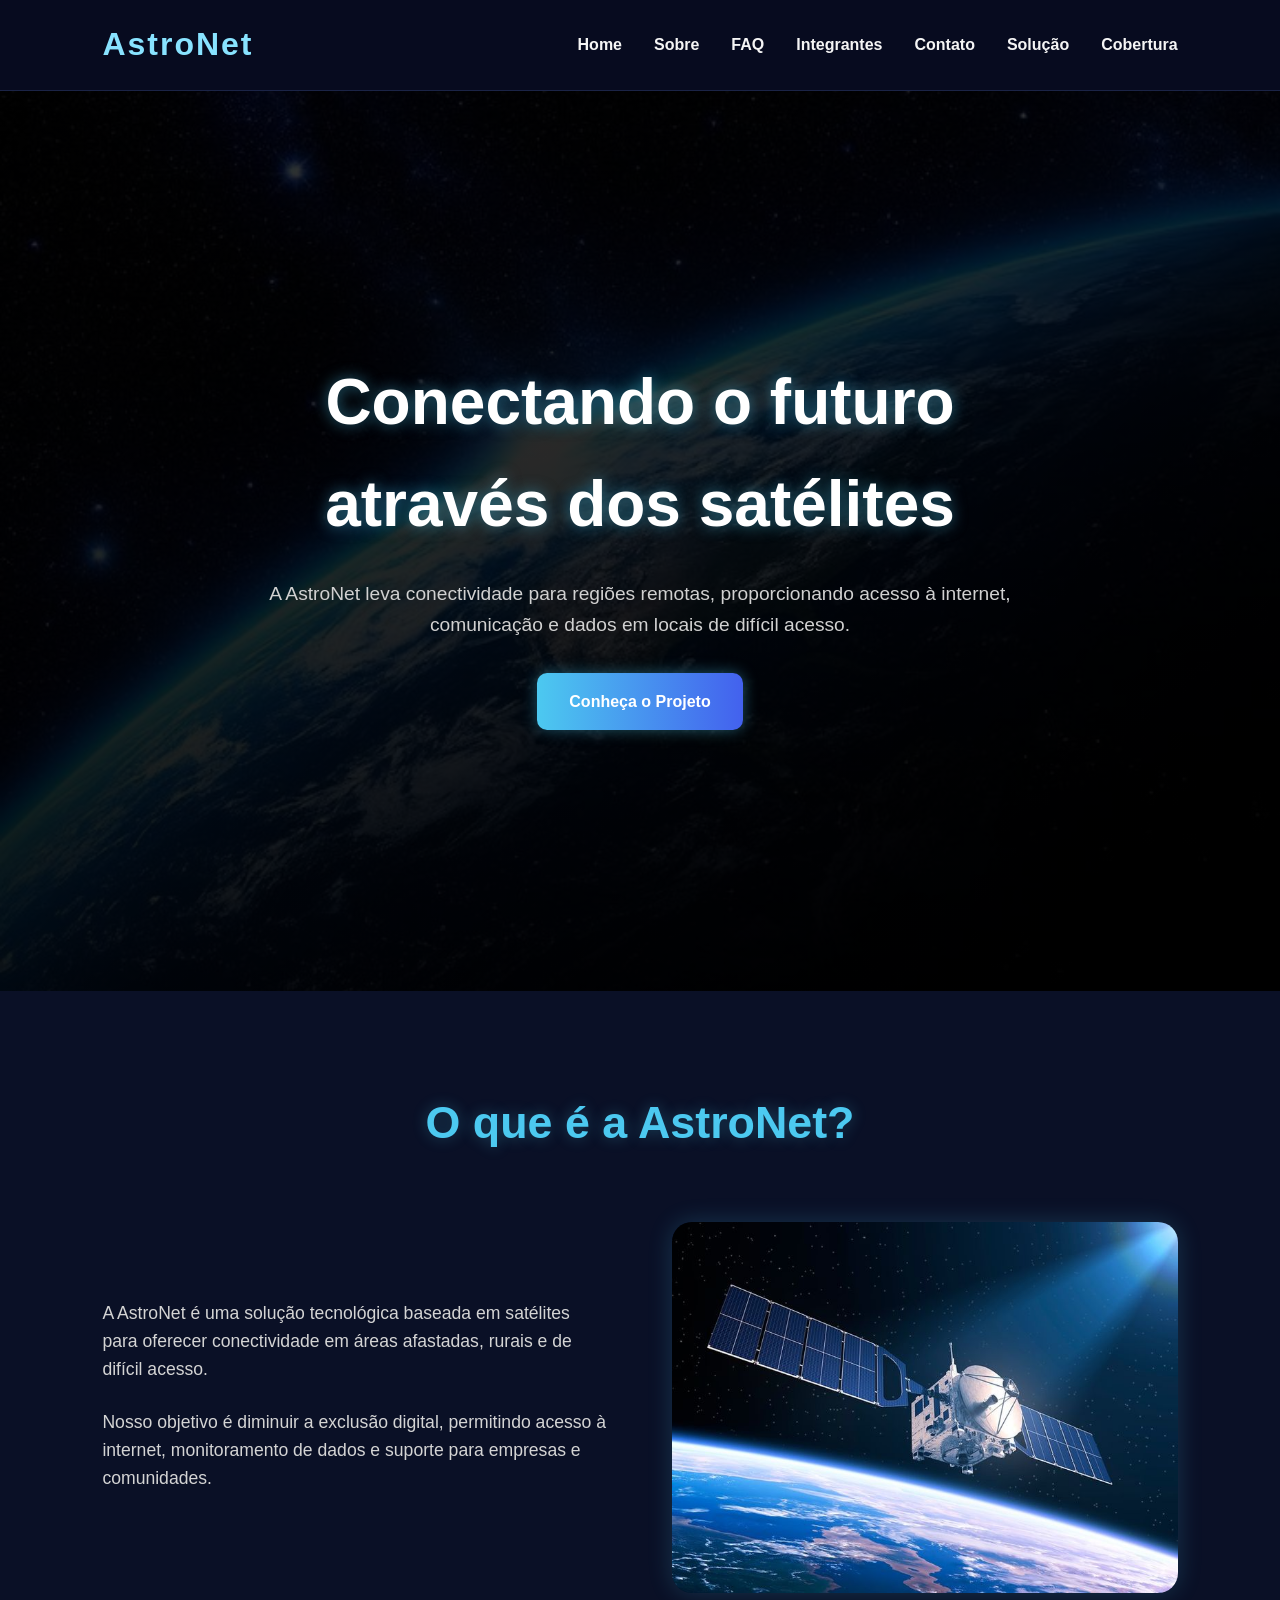
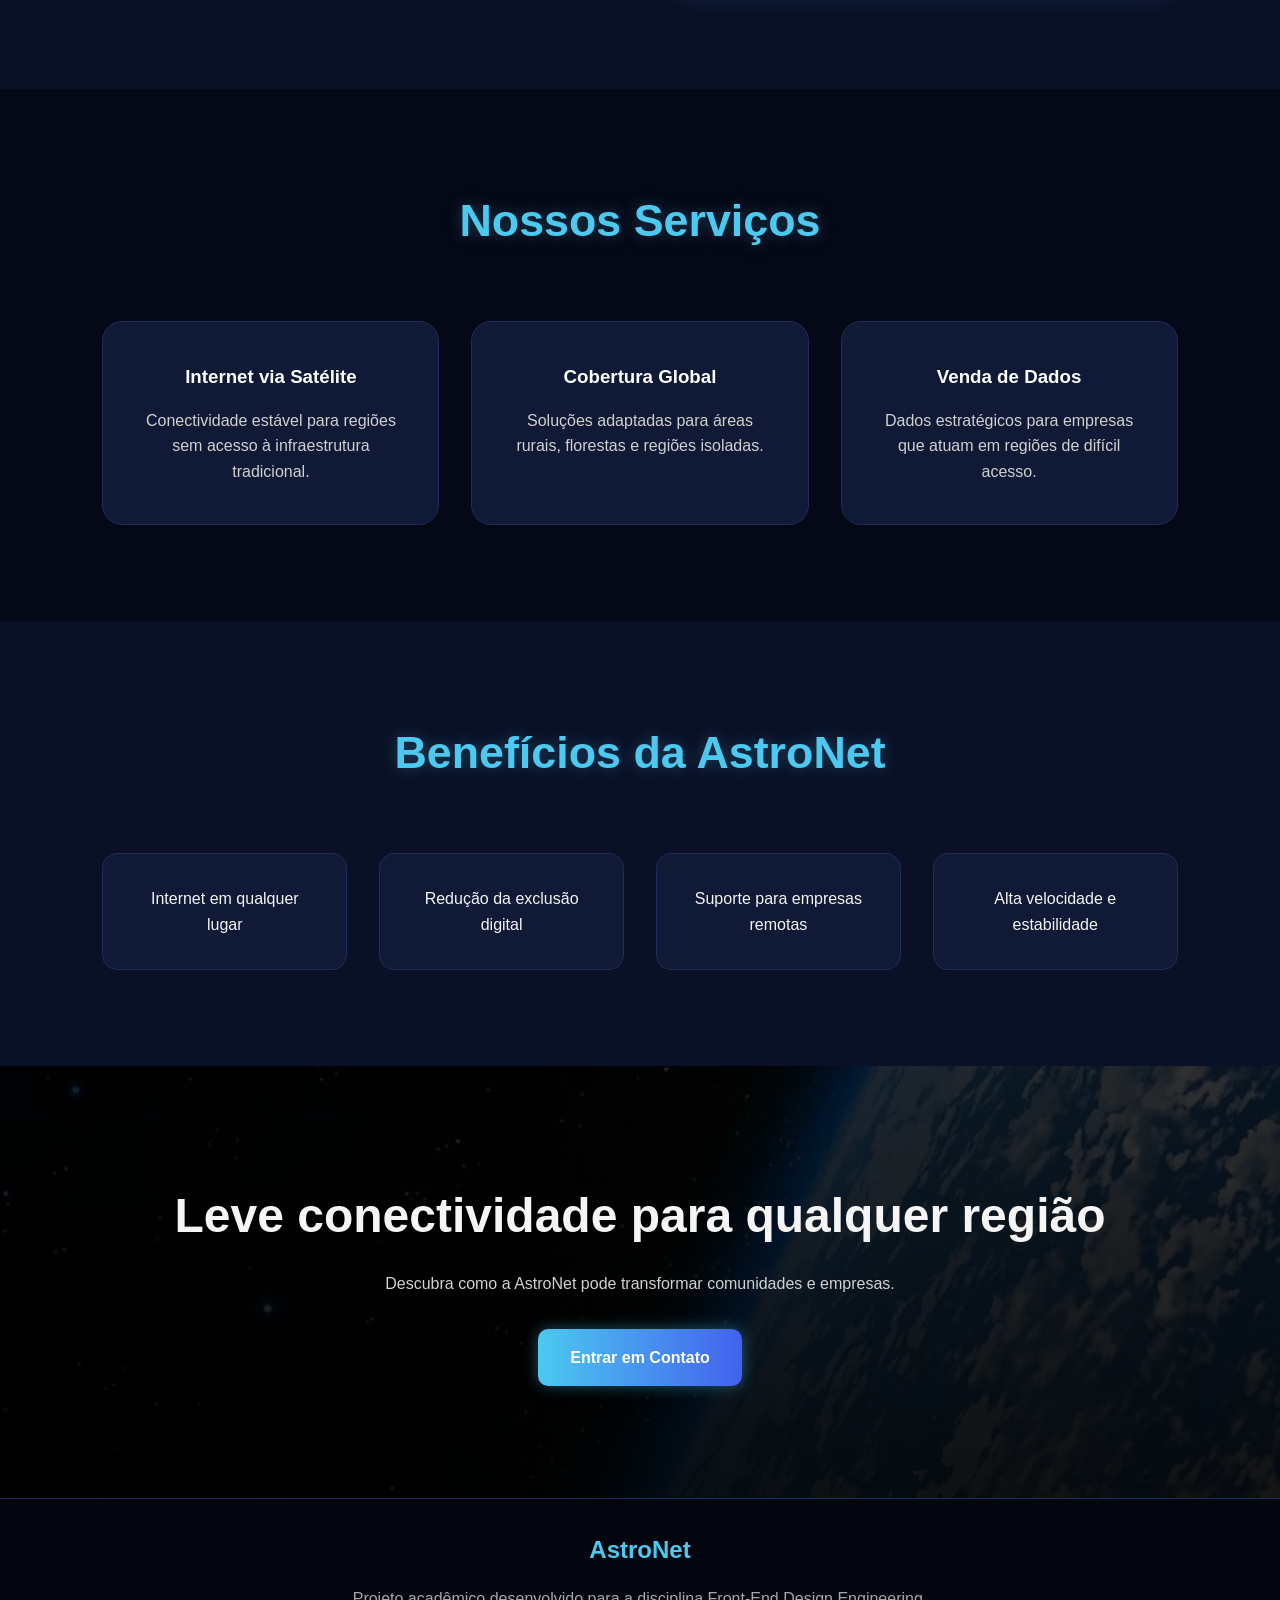
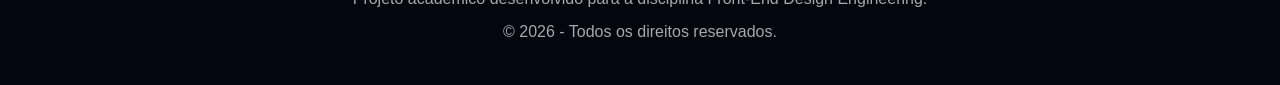
==== index.html @ e16a88cc "feat: criada a pagina principal. com imagens e css feitos" ====
<!DOCTYPE html>
<html lang="pt-BR">

<head>
    <meta charset="UTF-8">
    <meta name="viewport" content="width=device-width, initial-scale=1.0">
    <title>AstroNet</title>
    <link rel="stylesheet" href="./assets/style.css">
    <script src="./assets/JS.js"></script>
</head>

<body>
    <header class="header">

        <div class="logo">
            <h1>AstroNet</h1>
        </div>

        <!-- MENU -->
        <nav class="menu">

            <ul class="menu__links" id="menu__links">
                <li><a href="index.html">Home</a></li>
                <li><a href="sobre.html">Sobre</a></li>
                <li><a href="faq.html">FAQ</a></li>
                <li><a href="integrantes.html">Integrantes</a></li>
                <li><a href="contato.html">Contato</a></li>

                <!-- PÁGINAS DA SOLUÇÃO -->
                <li><a href="solucao.html">Solução</a></li>
                <li><a href="cobertura.html">Cobertura</a></li>
            </ul>

        </nav>

    </header>

    <!-- Página Principal -->
    <main>

        <!-- HERO -->
        <section class="hero">

            <div class="hero__conteudo">

                <h2>
                    Conectando o futuro através dos satélites
                </h2>

                <p>
                    A AstroNet leva conectividade para regiões remotas,
                    proporcionando acesso à internet, comunicação e dados
                    em locais de difícil acesso.
                </p>

                <a href="sobre.html" class="botao">
                    Conheça o Projeto
                </a>

            </div>

        </section>

        <!-- Sobre a Solução -->
        <section class="sobre__projeto">

            <div class="section__titulo">
                <h2>O que é a AstroNet?</h2>
            </div>

            <div class="sobre__container">

                <div class="sobre__texto">
                    <p>
                        A AstroNet é uma solução tecnológica baseada em
                        satélites para oferecer conectividade em áreas
                        afastadas, rurais e de difícil acesso.
                    </p>

                    <p>
                        Nosso objetivo é diminuir a exclusão digital,
                        permitindo acesso à internet, monitoramento de
                        dados e suporte para empresas e comunidades.
                    </p>
                </div>

                <div class="sobre__img">
                    <img src="./assets/img/satelite.jpg" alt="Imagem de satélite em órbita">
                </div>

            </div>

        </section>

        <!-- Serviços -->
        <section class="servicos">

            <div class="section__titulo">
                <h2>Nossos Serviços</h2>
            </div>

            <div class="cards__container">

                <!-- CARD 1 -->
                <article class="card">

                    <h3>Internet via Satélite</h3>

                    <p>
                        Conectividade estável para regiões sem acesso
                        à infraestrutura tradicional.
                    </p>

                </article>

                <!-- CARD 2 -->
                <article class="card">
                    <h3>Cobertura Global</h3>

                    <p>
                        Soluções adaptadas para áreas rurais,
                        florestas e regiões isoladas.
                    </p>

                </article>

                <!-- CARD 3 -->
                <article class="card">

                    <h3>Venda de Dados</h3>

                    <p>
                        Dados estratégicos para empresas que atuam
                        em regiões de difícil acesso.
                    </p>

                </article>

            </div>

        </section>

        <!-- BENEFÍCIOS -->
        <section class="beneficios">

            <div class="section__titulo">
                <h2>Benefícios da AstroNet</h2>
            </div>

            <div class="beneficios__conteudo">

                <div class="item__beneficio">
                    <p>Internet em qualquer lugar</p>
                </div>

                <div class="item__beneficio">
                    <p>Redução da exclusão digital</p>
                </div>

                <div class="item__beneficio">
                    <p>Suporte para empresas remotas</p>
                </div>

                <div class="item__beneficio">
                    <p>Alta velocidade e estabilidade</p>
                </div>

            </div>

        </section>

        <!-- Chamada para ação -->
        <section class="chamada">

            <div class="chamada__conteudo">

                <h2>
                    Leve conectividade para qualquer região
                </h2>

                <p>
                    Descubra como a AstroNet pode transformar
                    comunidades e empresas.
                </p>

                <a href="contato.html" class="botao">
                    Entrar em Contato
                </a>

            </div>

        </section>

    </main>

    <!-- FOOTER -->
    <footer class="footer">

        <div class="footer__conteudo">

            <h2>AstroNet</h2>

            <p>
                Projeto acadêmico desenvolvido para a disciplina
                Front-End Design Engineering.
            </p>

            <p>
                © 2026 - Todos os direitos reservados.
            </p>

        </div>

    </footer>
</body>

</html>
---- assets/style.css ----
/* =========================================================
   RESET
========================================================= */

*{
    margin: 0;
    padding: 0;
    box-sizing: border-box;
}

/* =========================================================
   BODY
========================================================= */

body{

    font-family: Arial, Helvetica, sans-serif;

    background-color: #050816;

    color: #f5f5f5;

    line-height: 1.6;

    overflow-x: hidden;
}

/* =========================================================
   LINKS
========================================================= */

a{
    text-decoration: none;
    color: inherit;
}

/* =========================================================
   IMAGENS
========================================================= */

img{
    width: 100%;
    display: block;
}

/* =========================================================
   HEADER
========================================================= */

.header{

    width: 100%;

    background-color: #070b1f;

    display: flex;
    justify-content: space-between;
    align-items: center;

    padding: 1.2rem 8%;

    position: sticky;
    top: 0;

    z-index: 1000;

    border-bottom: 1px solid #1b2447;
}

/* =========================================================
   LOGO
========================================================= */

.logo h1{

    font-size: 2rem;

    color: #88e3ff;

    letter-spacing: 2px;
}



.menu{

    display: flex;
    align-items: center;
}

/* Links menu */

.menu__links{

    display: flex;

    gap: 2rem;

    list-style: none;
}

.menu__links a{

    font-weight: bold;

    transition: 0.3s;
}

.menu__links a:hover{

    color: #4cc9f0;
    border: 1px solid #1b2447;
    border-radius: 20px;
}

/* =========================================================
   MENU MOBILE
========================================================= */

.menu__toggle{

    display: none;

    background: none;

    border: none;

    color: white;

    font-size: 1.8rem;

    cursor: pointer;
}

/* =========================================================
   HERO
========================================================= */

.hero{

    min-height: 100vh;

    display: flex;
    justify-content: center;
    align-items: center;

    text-align: center;

    padding: 2rem;

    background:
        linear-gradient(rgba(0,0,0,0.8),
        rgba(0,0,0,0.9)),
        url("../assets/img/planeta-terra.jpg");

    background-size: cover;
    background-position: center;
}

/* Conteudo hero */

.hero__conteudo{

    max-width: 850px;
}

.hero__conteudo h2{

    font-size: 4rem;

    margin-bottom: 1.5rem;

    color: #ffffff;

    text-shadow: 0 0 15px rgba(76, 201, 240, 0.5);
}

.hero__conteudo p{

    font-size: 1.2rem;

    margin-bottom: 2rem;

    color: #d1d1d1;
}

/* =========================================================
   BOTÃO
========================================================= */

.botao{

    display: inline-block;

    background: linear-gradient(90deg, #4cc9f0, #4361ee);

    color: white;

    padding: 1rem 2rem;

    border-radius: 10px;

    font-weight: bold;

    transition: 0.3s;

    box-shadow: 0 0 15px rgba(76, 201, 240, 0.4);
}

.botao:hover{

    transform: translateY(-5px);

    box-shadow: 0 0 25px rgba(76, 201, 240, 0.7);
}

/*Titulo das seções*/

.section__titulo{

    text-align: center;

    margin-bottom: 4rem;

   
}

.section__titulo h2{

    font-size: 2.8rem;

    color: #4cc9f0;

    text-shadow: 0 0 15px rgba(76, 201, 240, 0.3); ;
}

/* Sobre */

.sobre__projeto{

    padding: 6rem 8%;

    background-color: #0a1026;
}

/*Container Sobre*/

.sobre__container{

    display: flex;

    align-items: center;

    gap: 4rem;

    flex-wrap: wrap;
}

/* Texto Sobre */

.sobre__texto{

    flex: 1;
}

.sobre__texto p{

    margin-bottom: 1.5rem;

    color: #d4d4d4;

    font-size: 1.1rem;
}


.sobre__img{

    flex: 1;
}

.sobre__img img{

    border-radius: 20px;

    box-shadow: 0 0 25px rgba(76, 201, 240, 0.2);
    max-height: 500px;
}

/*Serviços*/

.servicos{

    padding: 6rem 8%;
}

/*CARDS*/

.cards__container{

    display: grid;

    grid-template-columns: repeat(auto-fit, minmax(250px, 1fr));

    gap: 2rem;
}

/*CARD*/

.card{

    background-color: #101935;

    padding: 2.5rem;

    border-radius: 20px;

    text-align: center;

    border: 1px solid #1f2d5a;

    transition: 0.3s;
}

.card:hover{

    transform: translateY(-10px);

    box-shadow: 0 0 25px rgba(76, 201, 240, 0.2);
}
/* Titulo dos cards */

.card h3{

    margin-bottom: 1rem;

    color: white;
}

/*Texto dos cards*/

.card p{

    color: #d1d1d1;
}

/* Beneficios*/

.beneficios{

    padding: 6rem 8%;

    background-color: #0a1026;
}

/* Grid beneficios*/

.beneficios__conteudo{

    display: grid;

    grid-template-columns: repeat(auto-fit, minmax(220px, 1fr));

    gap: 2rem;
}

/*itens dos beneficios*/

.item__beneficio{

    background-color: #101935;

    padding: 2rem;

    border-radius: 15px;

    text-align: center;

    border: 1px solid #1f2d5a;
}


/* Chamada*/

.chamada{

    padding: 7rem 8%;

    text-align: center;

    background:
        linear-gradient(rgba(0,0,0,0.8),
        rgba(0,0,0,0.9)),
        url("../assets/img/31525266137260707.jpg");

    background-size: cover;
    background-position: center;
}

.chamada h2{

    font-size: 3rem;

    margin-bottom: 1rem;
}

.chamada p{

    margin-bottom: 2rem;

    color: #d1d1d1;
}

/* Footer*/

.footer{

    background-color: #03050f;

    text-align: center;

    padding: 2rem 8%;

    border-top: 1px solid #1f2d5a;
}

.footer h2{

    color: #4cc9f0;

    margin-bottom: 1rem;
}

.footer p{

    color: #a8a8a8;

    margin-bottom: 0.5rem;
}

/* =========================================================
   TABLET
========================================================= */

@media(max-width: 768px){

    .menu-toggle{

        display: block;
    }

    .nav-links{

        position: absolute;

        top: 100%;
        right: 0;

        width: 100%;

        background-color: #070b1f;

        flex-direction: column;

        align-items: center;

        gap: 2rem;

        padding: 2rem 0;

        display: none;
    }

    .nav-links.active{

        display: flex;
    }

    .hero-content h2{

        font-size: 2.8rem;
    }

    .about-container{

        flex-direction: column;
    }
}

/* =========================================================
   MOBILE
========================================================= */

@media(max-width: 480px){

    .header{

        padding: 1rem 5%;
    }

    .logo h1{

        font-size: 1.5rem;
    }

    .hero-content h2{

        font-size: 2.2rem;
    }

    .hero-content p{

        font-size: 1rem;
    }

    .section-title h2{

        font-size: 2rem;
    }

    .cta h2{

        font-size: 2rem;
    }

    .card{

        padding: 2rem;
    }
}
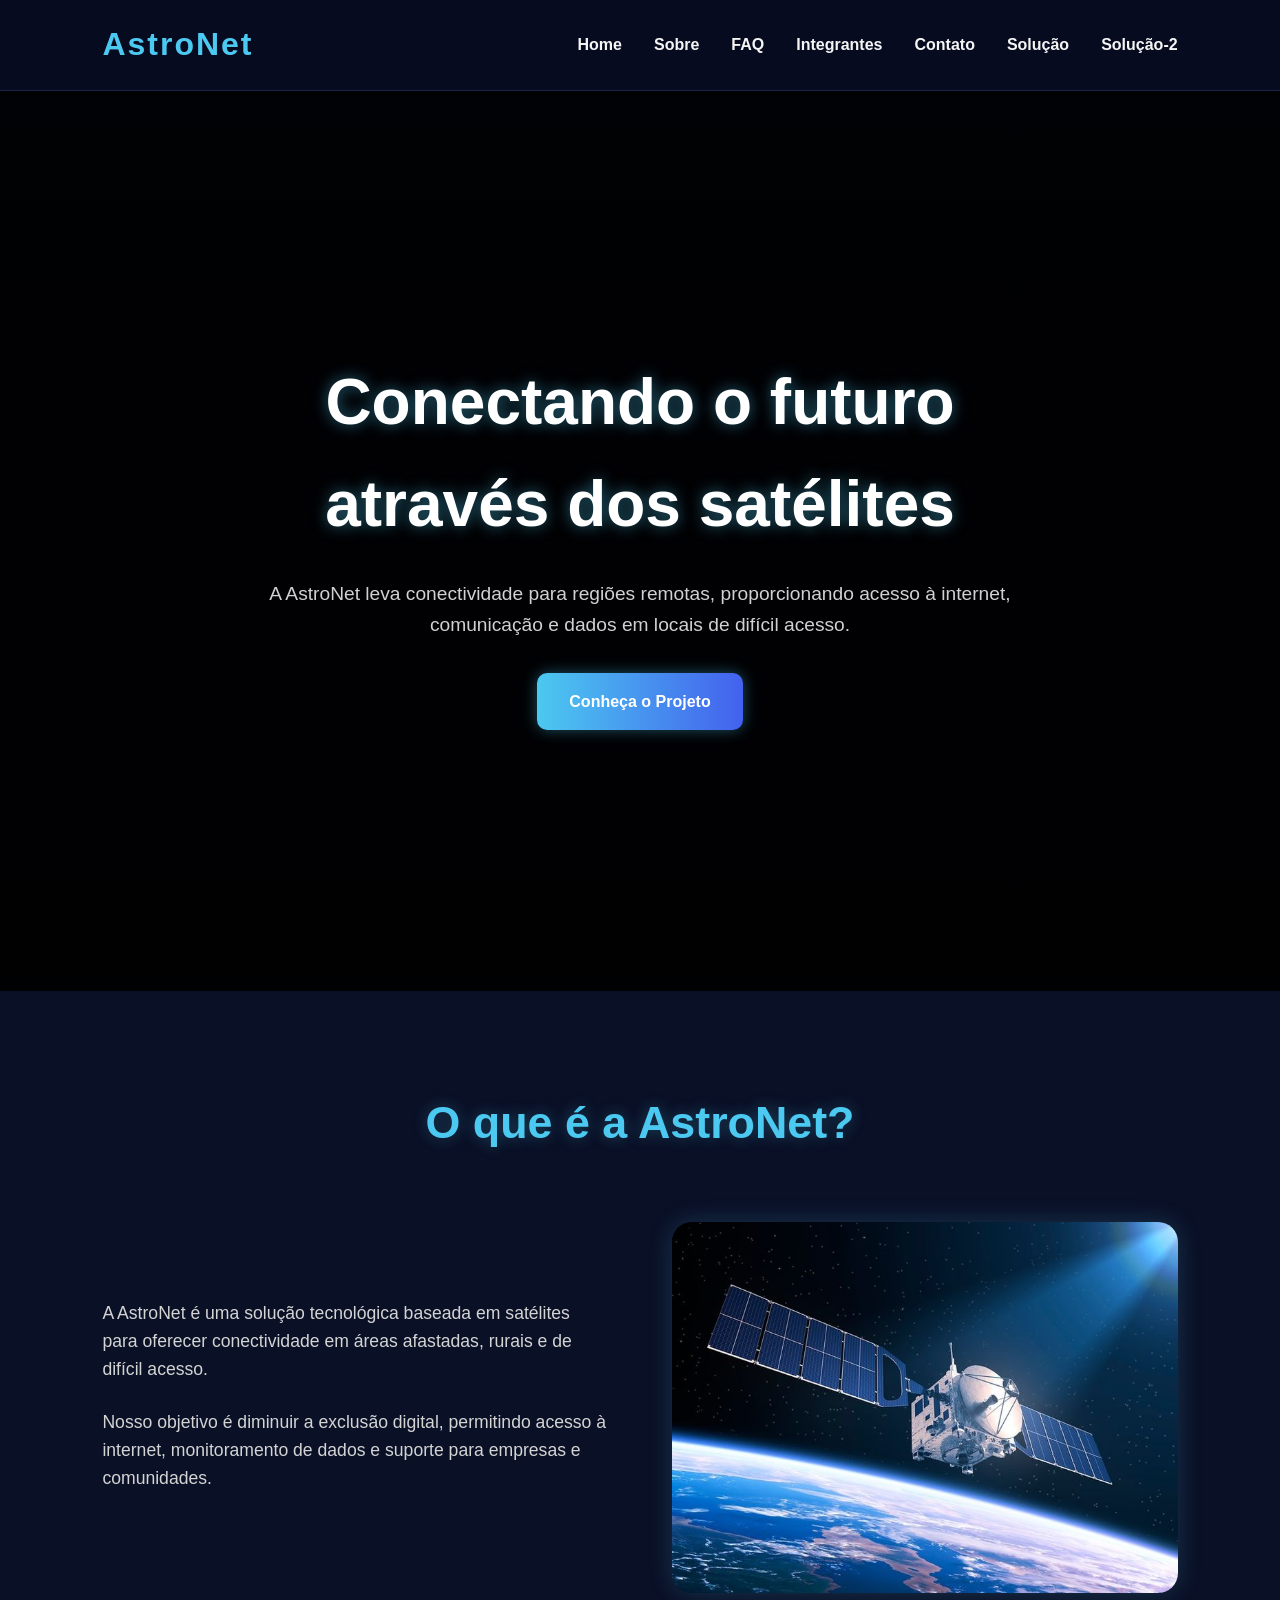
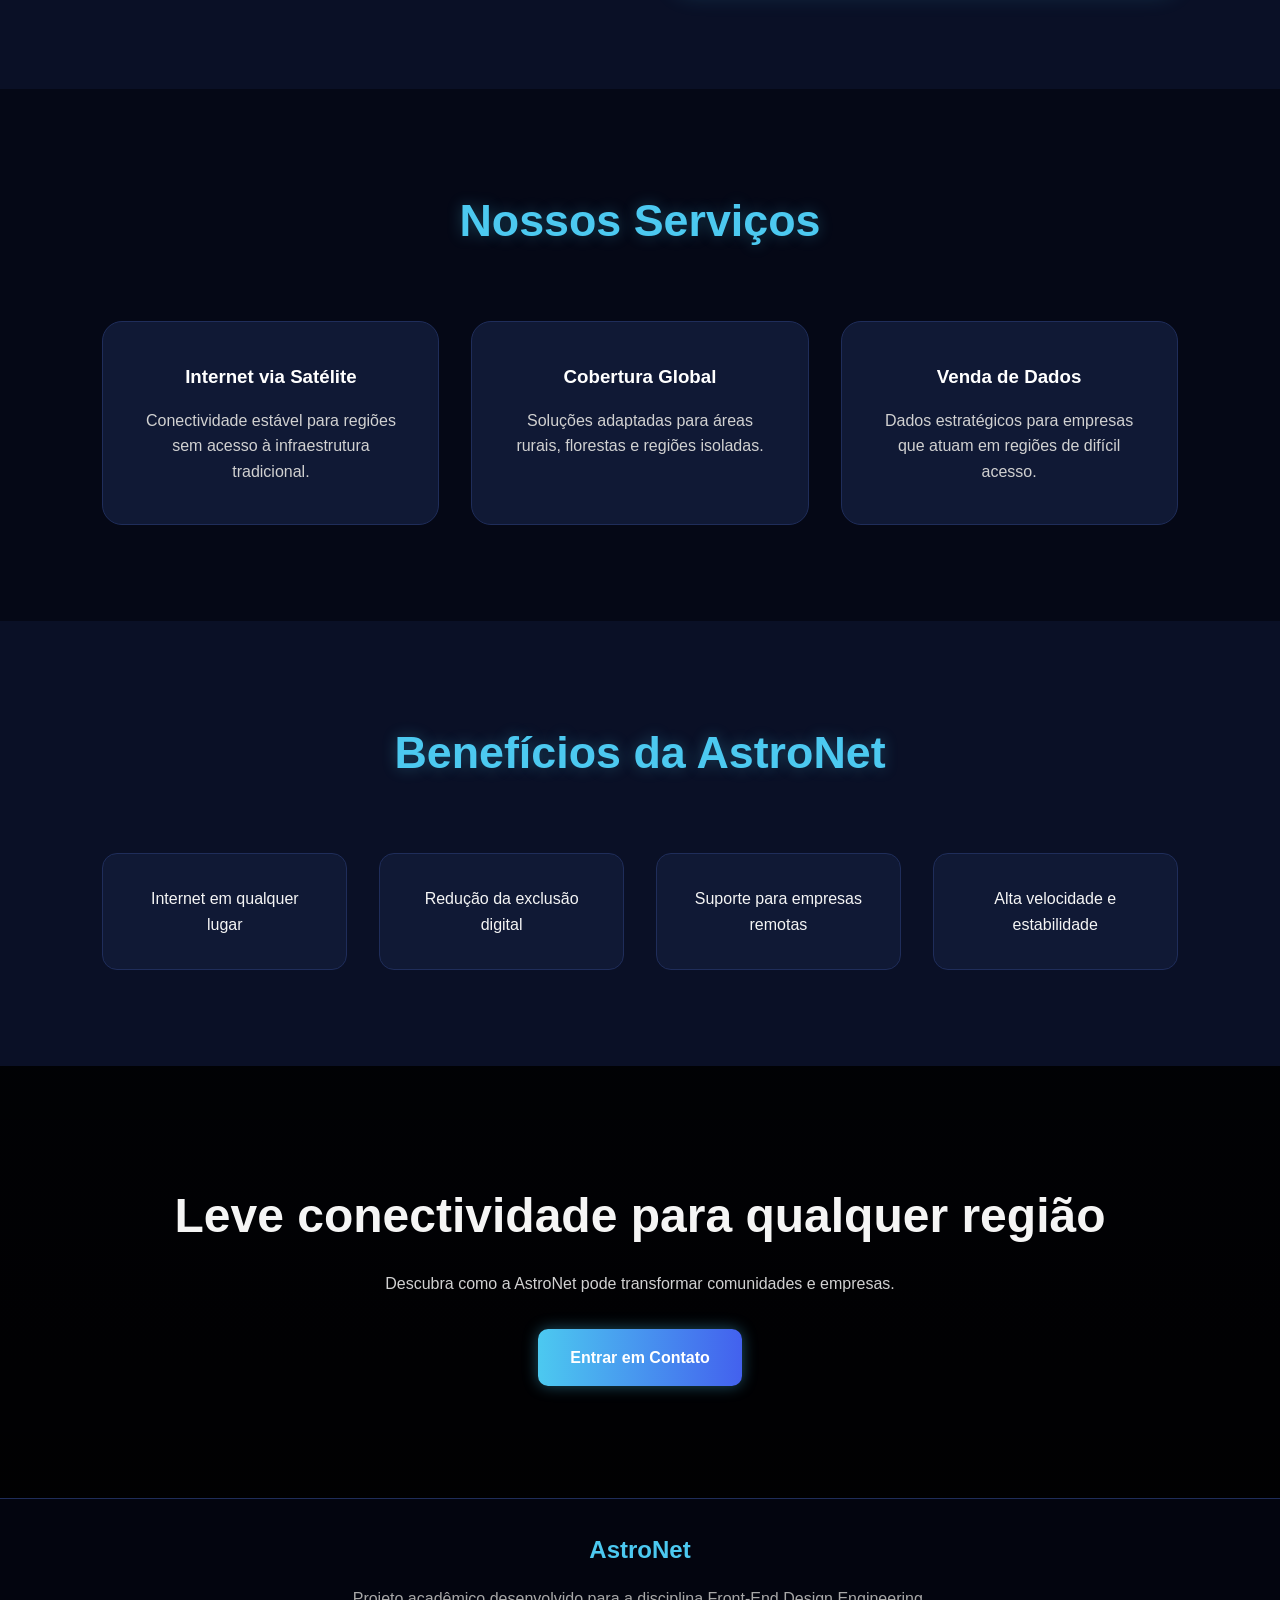
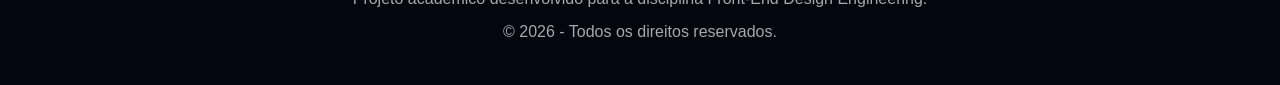
==== commit 8347a306: "feat: criada a base das paginas html sem o conteudo" ====
--- a/index.html
+++ b/index.html
@@ -21,14 +21,14 @@
 
             <ul class="menu__links" id="menu__links">
                 <li><a href="index.html">Home</a></li>
-                <li><a href="sobre.html">Sobre</a></li>
-                <li><a href="faq.html">FAQ</a></li>
-                <li><a href="integrantes.html">Integrantes</a></li>
-                <li><a href="contato.html">Contato</a></li>
+                <li><a href="./paginas/sobre.html">Sobre</a></li>
+                <li><a href="./paginas/faq.html">FAQ</a></li>
+                <li><a href="./paginas/integrantes.html">Integrantes</a></li>
+                <li><a href="./paginas/contato.html">Contato</a></li>
 
                 <!-- PÁGINAS DA SOLUÇÃO -->
-                <li><a href="solucao.html">Solução</a></li>
-                <li><a href="cobertura.html">Cobertura</a></li>
+                <li><a href="./paginas/solucao.html">Solução</a></li>
+                <li><a href="./paginas/solucao-2.html">Solução-2</a></li>
             </ul>
 
         </nav>
--- a/assets/style.css
+++ b/assets/style.css
@@ -1,530 +1,370 @@
-
-/* =========================================================
-   RESET
-========================================================= */
-
-*{
+* {
     margin: 0;
     padding: 0;
     box-sizing: border-box;
 }
 
-/* =========================================================
-   BODY
-========================================================= */
-
-body{
-
+body {
     font-family: Arial, Helvetica, sans-serif;
-
     background-color: #050816;
-
     color: #f5f5f5;
-
     line-height: 1.6;
-
     overflow-x: hidden;
 }
 
-/* =========================================================
-   LINKS
-========================================================= */
-
-a{
+/*
+   Links
+ */
+
+a {
     text-decoration: none;
     color: inherit;
 }
 
-/* =========================================================
-   IMAGENS
-========================================================= */
-
-img{
+/* 
+   Imagens
+*/
+
+img {
     width: 100%;
     display: block;
 }
 
-/* =========================================================
-   HEADER
-========================================================= */
-
-.header{
-
+/* Header */
+
+.header {
     width: 100%;
-
     background-color: #070b1f;
-
     display: flex;
     justify-content: space-between;
     align-items: center;
-
     padding: 1.2rem 8%;
-
     position: sticky;
     top: 0;
-
     z-index: 1000;
-
     border-bottom: 1px solid #1b2447;
 }
 
-/* =========================================================
-   LOGO
-========================================================= */
-
-.logo h1{
-
+/* Logo*/
+
+.logo h1 {
     font-size: 2rem;
-
-    color: #88e3ff;
-
+    color: #4cc9f0;
     letter-spacing: 2px;
 }
 
-
-
-.menu{
-
+/* Nav */
+
+.menu {
     display: flex;
     align-items: center;
 }
 
 /* Links menu */
 
-.menu__links{
-
-    display: flex;
-
+.menu__links {
+    display: flex;
     gap: 2rem;
-
     list-style: none;
 }
 
-.menu__links a{
-
+.menu__links a {
     font-weight: bold;
-
     transition: 0.3s;
 }
 
-.menu__links a:hover{
-
+.menu__links a:hover {
     color: #4cc9f0;
     border: 1px solid #1b2447;
     border-radius: 20px;
 }
 
-/* =========================================================
-   MENU MOBILE
-========================================================= */
-
-.menu__toggle{
-
+/* menu responsivo */
+.menu__responsivo {
     display: none;
-
     background: none;
-
     border: none;
-
     color: white;
-
     font-size: 1.8rem;
-
     cursor: pointer;
 }
 
-/* =========================================================
-   HERO
-========================================================= */
-
-.hero{
-
+/*Hero*/
+
+.hero {
     min-height: 100vh;
-
     display: flex;
     justify-content: center;
     align-items: center;
-
-    text-align: center;
-
+    text-align: center;
     padding: 2rem;
-
     background:
-        linear-gradient(rgba(0,0,0,0.8),
-        rgba(0,0,0,0.9)),
-        url("../assets/img/planeta-terra.jpg");
-
+        linear-gradient(rgba(0, 0, 0, 0.8),
+            rgba(0, 0, 0, 0.9)),
+        url("../assets/img/img-01-planeta-terra.jpg");
     background-size: cover;
     background-position: center;
 }
 
 /* Conteudo hero */
-
-.hero__conteudo{
-
+.hero__conteudo {
     max-width: 850px;
 }
 
-.hero__conteudo h2{
-
+.hero__conteudo h2 {
     font-size: 4rem;
-
     margin-bottom: 1.5rem;
-
     color: #ffffff;
-
     text-shadow: 0 0 15px rgba(76, 201, 240, 0.5);
 }
 
-.hero__conteudo p{
-
+.hero__conteudo p {
     font-size: 1.2rem;
-
     margin-bottom: 2rem;
-
     color: #d1d1d1;
 }
 
-/* =========================================================
-   BOTÃO
-========================================================= */
-
-.botao{
-
+/* botões */
+
+.botao {
     display: inline-block;
-
     background: linear-gradient(90deg, #4cc9f0, #4361ee);
-
     color: white;
-
     padding: 1rem 2rem;
-
     border-radius: 10px;
-
     font-weight: bold;
-
     transition: 0.3s;
-
     box-shadow: 0 0 15px rgba(76, 201, 240, 0.4);
 }
 
-.botao:hover{
-
+.botao:hover {
     transform: translateY(-5px);
-
     box-shadow: 0 0 25px rgba(76, 201, 240, 0.7);
 }
 
 /*Titulo das seções*/
 
-.section__titulo{
-
-    text-align: center;
-
+.section__titulo {
+    text-align: center;
     margin-bottom: 4rem;
-
-   
-}
-
-.section__titulo h2{
-
+}
+
+.section__titulo h2 {
     font-size: 2.8rem;
-
     color: #4cc9f0;
-
-    text-shadow: 0 0 15px rgba(76, 201, 240, 0.3); ;
+    text-shadow: 0 0 15px rgba(76, 201, 240, 0.3);
 }
 
 /* Sobre */
 
-.sobre__projeto{
-
+.sobre__projeto {
     padding: 6rem 8%;
-
     background-color: #0a1026;
 }
 
 /*Container Sobre*/
 
-.sobre__container{
-
-    display: flex;
-
+.sobre__container {
+    display: flex;
     align-items: center;
-
     gap: 4rem;
-
     flex-wrap: wrap;
 }
 
 /* Texto Sobre */
 
-.sobre__texto{
-
+.sobre__texto {
     flex: 1;
 }
 
-.sobre__texto p{
-
+.sobre__texto p {
     margin-bottom: 1.5rem;
-
     color: #d4d4d4;
-
     font-size: 1.1rem;
 }
 
 
-.sobre__img{
-
+.sobre__img {
     flex: 1;
 }
 
-.sobre__img img{
-
+.sobre__img img {
     border-radius: 20px;
-
     box-shadow: 0 0 25px rgba(76, 201, 240, 0.2);
     max-height: 500px;
 }
 
 /*Serviços*/
 
-.servicos{
-
+.servicos {
     padding: 6rem 8%;
 }
 
-/*CARDS*/
-
-.cards__container{
-
+/*Cards*/
+
+.cards__container {
     display: grid;
-
     grid-template-columns: repeat(auto-fit, minmax(250px, 1fr));
-
     gap: 2rem;
 }
 
-/*CARD*/
-
-.card{
-
+/*Cards*/
+
+.card {
     background-color: #101935;
-
     padding: 2.5rem;
-
     border-radius: 20px;
-
-    text-align: center;
-
+    text-align: center;
     border: 1px solid #1f2d5a;
-
     transition: 0.3s;
 }
 
-.card:hover{
-
+.card:hover {
     transform: translateY(-10px);
-
-    box-shadow: 0 0 25px rgba(76, 201, 240, 0.2);
-}
+    box-shadow: 0 0 25px rgba(76, 201, 240, 0.5);
+}
+
 /* Titulo dos cards */
 
-.card h3{
-
+.card h3 {
     margin-bottom: 1rem;
-
     color: white;
 }
 
 /*Texto dos cards*/
 
-.card p{
-
+.card p {
     color: #d1d1d1;
 }
 
 /* Beneficios*/
 
-.beneficios{
-
+.beneficios {
     padding: 6rem 8%;
-
     background-color: #0a1026;
 }
 
 /* Grid beneficios*/
 
-.beneficios__conteudo{
-
+.beneficios__conteudo {
     display: grid;
-
     grid-template-columns: repeat(auto-fit, minmax(220px, 1fr));
-
     gap: 2rem;
 }
 
 /*itens dos beneficios*/
 
-.item__beneficio{
-
+.item__beneficio {
     background-color: #101935;
-
     padding: 2rem;
-
     border-radius: 15px;
-
-    text-align: center;
-
+    text-align: center;
     border: 1px solid #1f2d5a;
 }
 
 
 /* Chamada*/
 
-.chamada{
-
+.chamada {
     padding: 7rem 8%;
-
-    text-align: center;
-
+    text-align: center;
     background:
-        linear-gradient(rgba(0,0,0,0.8),
-        rgba(0,0,0,0.9)),
-        url("../assets/img/31525266137260707.jpg");
-
+        linear-gradient(rgba(0, 0, 0, 0.8),
+            rgba(0, 0, 0, 0.9)),
+        url("../assets/img/img-02-terra-de-fundo.jpg");
     background-size: cover;
     background-position: center;
 }
 
-.chamada h2{
-
+.chamada h2 {
     font-size: 3rem;
-
     margin-bottom: 1rem;
 }
 
-.chamada p{
-
+.chamada p {
     margin-bottom: 2rem;
-
     color: #d1d1d1;
 }
 
 /* Footer*/
-
-.footer{
-
+.footer {
     background-color: #03050f;
-
-    text-align: center;
-
+    text-align: center;
     padding: 2rem 8%;
-
     border-top: 1px solid #1f2d5a;
 }
 
-.footer h2{
-
+.footer h2 {
     color: #4cc9f0;
-
     margin-bottom: 1rem;
 }
 
-.footer p{
-
+.footer p {
     color: #a8a8a8;
-
     margin-bottom: 0.5rem;
 }
 
-/* =========================================================
-   TABLET
-========================================================= */
-
-@media(max-width: 768px){
-
-    .menu-toggle{
-
+/* Tablet */
+
+@media(max-width: 768px) {
+    .menu__responsivo {
         display: block;
     }
 
-    .nav-links{
-
+    .menu__links {
         position: absolute;
-
         top: 100%;
         right: 0;
-
         width: 100%;
-
         background-color: #070b1f;
-
         flex-direction: column;
-
         align-items: center;
-
         gap: 2rem;
-
         padding: 2rem 0;
-
         display: none;
     }
 
-    .nav-links.active{
-
+    .menu__links.active {
         display: flex;
     }
 
-    .hero-content h2{
-
+    .hero__conteudo h2 {
         font-size: 2.8rem;
     }
 
-    .about-container{
-
+    .sobre__container {
         flex-direction: column;
     }
 }
 
-/* =========================================================
-   MOBILE
-========================================================= */
-
-@media(max-width: 480px){
-
-    .header{
-
+/* Mobile */
+
+@media(max-width: 480px) {
+    .header {
         padding: 1rem 5%;
     }
 
-    .logo h1{
-
+    .logo h1 {
         font-size: 1.5rem;
     }
 
-    .hero-content h2{
-
+    .hero__conteudo h2 {
         font-size: 2.2rem;
     }
 
-    .hero-content p{
-
+    .hero__conteudo p {
         font-size: 1rem;
     }
 
-    .section-title h2{
-
+    .section__titulo h2 {
         font-size: 2rem;
     }
 
-    .cta h2{
-
+    .chamada h2 {
         font-size: 2rem;
     }
 
-    .card{
-
+    .card {
         padding: 2rem;
     }
-}
+}
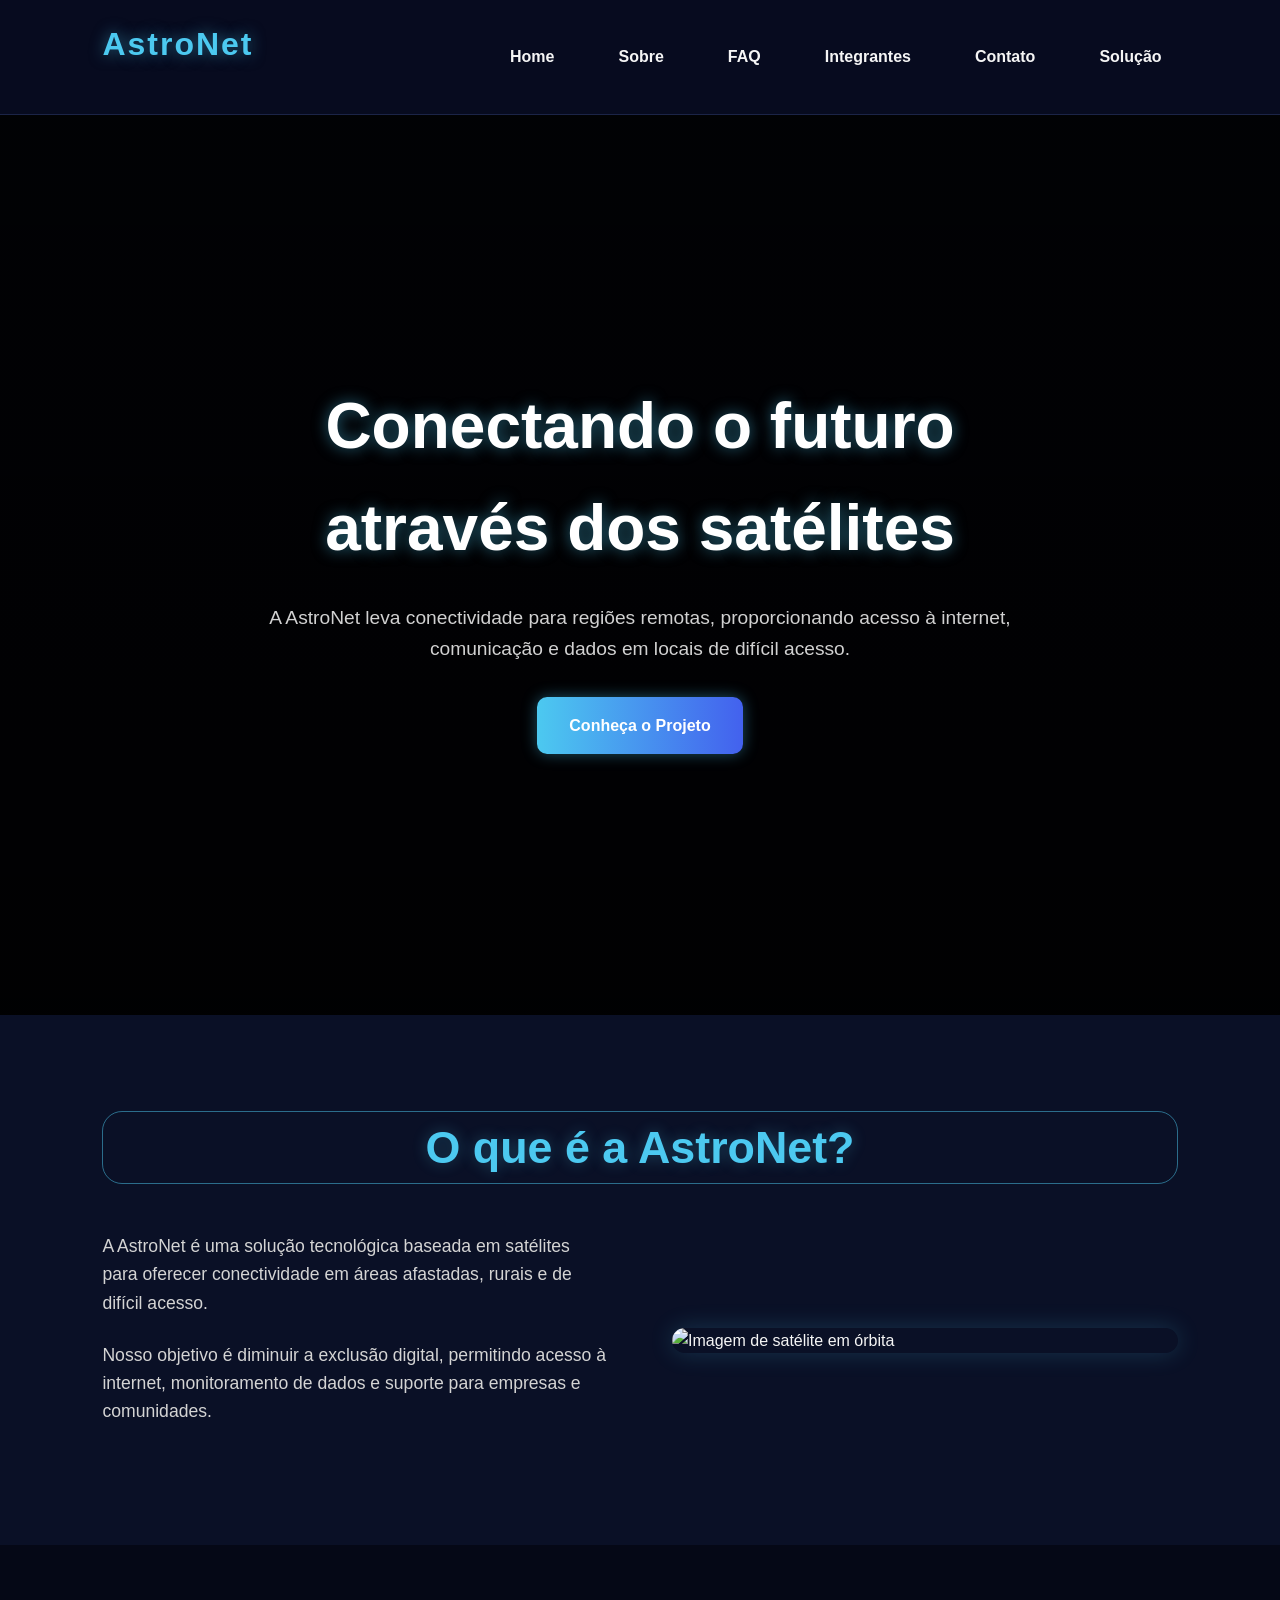
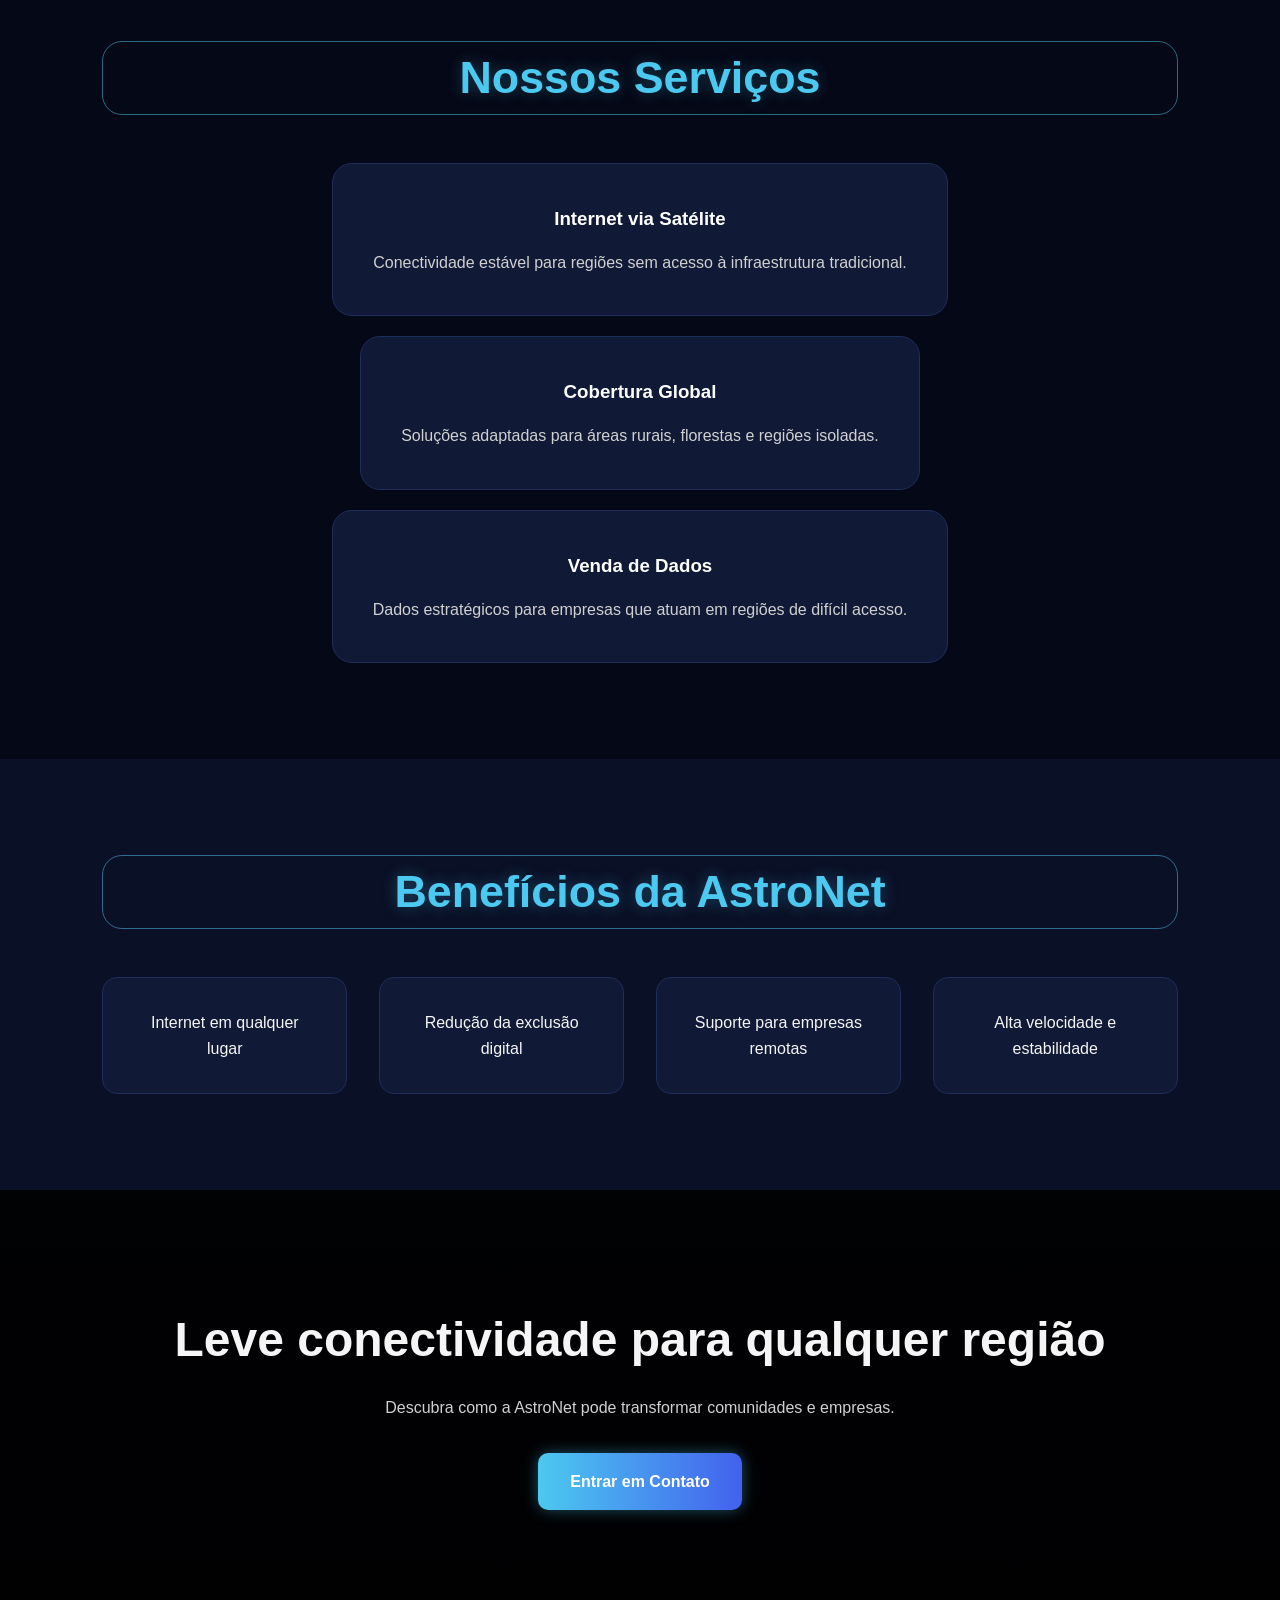
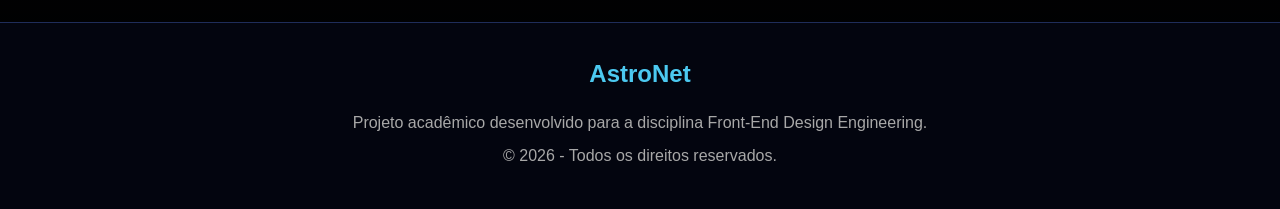
==== commit 5841b903: "Merge pull request #4 from AndrewRls/RM573777 feat: arrumando responsividade na index e na sobre" ====
--- a/index.html
+++ b/index.html
@@ -5,13 +5,13 @@
     <meta charset="UTF-8">
     <meta name="viewport" content="width=device-width, initial-scale=1.0">
     <title>AstroNet</title>
-    <link rel="stylesheet" href="./assets/style.css">
-    <script src="./assets/JS.js"></script>
+    <link rel="stylesheet" href="./assets/css/index.css">
+    <link rel="stylesheet" href="./assets/css/base.css">
+    <script src="./assets/js.js" defer></script>
 </head>
 
 <body>
     <header class="header">
-
         <div class="logo">
             <h1>AstroNet</h1>
         </div>
@@ -19,16 +19,16 @@
         <!-- MENU -->
         <nav class="menu">
 
+            <button class="menu__responsivo">☰</button>
+
+
             <ul class="menu__links" id="menu__links">
                 <li><a href="index.html">Home</a></li>
                 <li><a href="./paginas/sobre.html">Sobre</a></li>
                 <li><a href="./paginas/faq.html">FAQ</a></li>
                 <li><a href="./paginas/integrantes.html">Integrantes</a></li>
                 <li><a href="./paginas/contato.html">Contato</a></li>
-
-                <!-- PÁGINAS DA SOLUÇÃO -->
                 <li><a href="./paginas/solucao.html">Solução</a></li>
-                <li><a href="./paginas/solucao-2.html">Solução-2</a></li>
             </ul>
 
         </nav>
@@ -40,25 +40,14 @@
 
         <!-- HERO -->
         <section class="hero">
+            <div class="hero__conteudo">
+                <h2>Conectando o futuro através dos satélites</h2>
+                <p>A AstroNet leva conectividade para regiões remotas,
+                    proporcionando acesso à internet, comunicação e dados
+                    em locais de difícil acesso.</p>
 
-            <div class="hero__conteudo">
-
-                <h2>
-                    Conectando o futuro através dos satélites
-                </h2>
-
-                <p>
-                    A AstroNet leva conectividade para regiões remotas,
-                    proporcionando acesso à internet, comunicação e dados
-                    em locais de difícil acesso.
-                </p>
-
-                <a href="sobre.html" class="botao">
-                    Conheça o Projeto
-                </a>
-
+                <a href="./paginas/sobre.html" class="botao">Conheça o Projeto</a>
             </div>
-
         </section>
 
         <!-- Sobre a Solução -->
@@ -76,68 +65,50 @@
                         satélites para oferecer conectividade em áreas
                         afastadas, rurais e de difícil acesso.
                     </p>
-
-                    <p>
-                        Nosso objetivo é diminuir a exclusão digital,
+                    <p>Nosso objetivo é diminuir a exclusão digital,
                         permitindo acesso à internet, monitoramento de
-                        dados e suporte para empresas e comunidades.
-                    </p>
+                        dados e suporte para empresas e comunidades.</p>
                 </div>
-
                 <div class="sobre__img">
-                    <img src="./assets/img/satelite.jpg" alt="Imagem de satélite em órbita">
+                    <img src="./assets/img/img-12-satelite.jpg" alt="Imagem de satélite em órbita">
                 </div>
-
             </div>
-
         </section>
 
         <!-- Serviços -->
         <section class="servicos">
-
             <div class="section__titulo">
                 <h2>Nossos Serviços</h2>
             </div>
-
             <div class="cards__container">
 
                 <!-- CARD 1 -->
                 <article class="card">
-
                     <h3>Internet via Satélite</h3>
-
                     <p>
                         Conectividade estável para regiões sem acesso
                         à infraestrutura tradicional.
                     </p>
-
                 </article>
 
                 <!-- CARD 2 -->
                 <article class="card">
                     <h3>Cobertura Global</h3>
-
                     <p>
                         Soluções adaptadas para áreas rurais,
                         florestas e regiões isoladas.
                     </p>
-
                 </article>
 
                 <!-- CARD 3 -->
                 <article class="card">
-
                     <h3>Venda de Dados</h3>
-
                     <p>
                         Dados estratégicos para empresas que atuam
                         em regiões de difícil acesso.
                     </p>
-
                 </article>
-
             </div>
-
         </section>
 
         <!-- BENEFÍCIOS -->
@@ -148,69 +119,50 @@
             </div>
 
             <div class="beneficios__conteudo">
-
                 <div class="item__beneficio">
                     <p>Internet em qualquer lugar</p>
                 </div>
-
                 <div class="item__beneficio">
                     <p>Redução da exclusão digital</p>
                 </div>
-
                 <div class="item__beneficio">
                     <p>Suporte para empresas remotas</p>
                 </div>
-
                 <div class="item__beneficio">
                     <p>Alta velocidade e estabilidade</p>
                 </div>
-
             </div>
-
         </section>
 
         <!-- Chamada para ação -->
         <section class="chamada">
-
             <div class="chamada__conteudo">
-
                 <h2>
                     Leve conectividade para qualquer região
                 </h2>
-
                 <p>
                     Descubra como a AstroNet pode transformar
                     comunidades e empresas.
                 </p>
-
                 <a href="contato.html" class="botao">
                     Entrar em Contato
                 </a>
-
             </div>
-
         </section>
-
     </main>
 
     <!-- FOOTER -->
     <footer class="footer">
-
         <div class="footer__conteudo">
-
             <h2>AstroNet</h2>
-
             <p>
                 Projeto acadêmico desenvolvido para a disciplina
                 Front-End Design Engineering.
             </p>
-
             <p>
                 © 2026 - Todos os direitos reservados.
             </p>
-
         </div>
-
     </footer>
 </body>
 
--- a/assets/css/index.css
+++ b/assets/css/index.css
@@ -0,0 +1,310 @@
+
+/*Links*/
+a {
+    text-decoration: none;
+    color: inherit;
+}
+
+img {
+    width: 100%;
+    display: block;
+}
+
+/* Reutilizaveis*/
+.botao {
+    display: inline-block;
+    background: linear-gradient(90deg, #4cc9f0, #4361ee);
+    color: white;
+    padding: 1rem 2rem;
+    border-radius: 10px;
+    font-weight: bold;
+    transition: 0.3s;
+    box-shadow: 0 0 15px rgba(76, 201, 240, 0.4);
+}
+
+.botao:hover {
+    transform: translateY(-5px);
+    box-shadow: 0 0 25px rgba(76, 201, 240, 0.7);
+}
+
+.section__titulo {
+    text-align: center;
+    margin-bottom: 4rem;
+}
+
+.section__titulo h2 {
+    font-size: 2.8rem;
+    color: #4cc9f0;
+    text-shadow: 0 0 15px rgba(76, 201, 240, 0.3);
+}
+
+/* Header e menu nav*/
+.header {
+    width: 100%;
+    background-color: #070b1f;
+    display: flex;
+    justify-content: space-between;
+    align-items: center;
+    padding: 1.2rem 8%;
+    position: sticky;
+    top: 0;
+    z-index: 1000;
+    border-bottom: 1px solid #1b2447;
+}
+
+.logo h1 {
+    font-size: 2rem;
+    color: #4cc9f0;
+    letter-spacing: 2px;
+}
+
+.menu {
+    display: flex;
+    align-items: center;
+}
+
+.menu__links {
+    display: flex;
+    gap: 2rem;
+    list-style: none;
+}
+
+.menu__links a {
+    font-weight: bold;
+    transition: 0.3s;
+    padding: 0.5rem 1rem;
+}
+
+.menu__links a:hover {
+    color: #4cc9f0;
+}
+
+.menu__responsivo {
+    display: none;
+    background: none;
+    border: none;
+    color: #4cc9f0;
+    font-size: 2rem;
+    cursor: pointer;
+}
+
+
+
+/* Hero */
+.hero {
+    min-height: 100vh;
+    display: flex;
+    justify-content: center;
+    align-items: center;
+    text-align: center;
+    background: linear-gradient(rgba(0, 0, 0, 0.8), rgba(0, 0, 0, 0.9)), url("../img/img-01-planeta-terra.jpg");
+    background-size: cover;
+    background-position: center;
+    padding: 2rem;
+}
+
+.hero__conteudo {
+    max-width: 850px;
+}
+
+.hero__conteudo h2 {
+    font-size: 4rem;
+    margin-bottom: 1.5rem;
+    color: #ffffff;
+    text-shadow: 0 0 15px rgba(76, 201, 240, 0.5);
+}
+
+.hero__conteudo p {
+    font-size: 1.2rem;
+    margin-bottom: 2rem;
+    color: #d1d1d1;
+}
+
+/* Sobre */
+.sobre__projeto {
+    padding: 6rem 8%;
+    background-color: #0a1026;
+}
+
+/*Container Sobre*/
+.sobre__container {
+    display: flex;
+    align-items: center;
+    gap: 4rem;
+}
+
+/* Texto Sobre */
+.sobre__texto {
+    flex: 1;
+}
+
+.sobre__texto p {
+    margin-bottom: 1.5rem;
+    color: #d4d4d4;
+    font-size: 1.1rem;
+}
+
+/*sobre imagens*/
+.sobre__img {
+    flex: 1;
+}
+
+.sobre__img img {
+    border-radius: 20px;
+    box-shadow: 0 0 25px rgba(76, 201, 240, 0.2);
+    max-height: 500px;
+    object-fit: cover;
+}
+
+/*Serviços*/
+.servicos {
+    padding: 6rem 8%;
+}
+
+/*Cards*/
+.cards__container {
+    display: flex;
+    flex-direction: row;
+    gap: 20px;
+    justify-content: center;
+}
+
+
+/*estilização de links*/
+.links:hover{
+    transform: translateY(-10px);
+    box-shadow: 0 0 25px rgba(76, 201, 240, 0.5);
+}
+
+/* Beneficios*/
+.beneficios {
+    padding: 6rem 8%;
+    background-color: #0a1026;
+}
+
+/* Grid beneficios*/
+.beneficios__conteudo {
+    display: grid;
+    grid-template-columns: repeat(auto-fit, minmax(220px, 1fr));
+    gap: 2rem;
+}
+
+/*itens dos beneficios*/
+.item__beneficio {
+    background-color: #101935;
+    padding: 2rem;
+    border-radius: 15px;
+    text-align: center;
+    border: 1px solid #1f2d5a;
+}
+
+
+/* Chamada*/
+.chamada {
+    padding: 7rem 8%;
+    text-align: center;
+    background: linear-gradient(rgba(0, 0, 0, 0.8), rgba(0, 0, 0, 0.9)), url("../img/img-02-terra-de-fundo.jpg");
+    background-size: cover;
+    background-position: center;
+}
+
+.chamada h2 {
+    font-size: 3rem;
+    margin-bottom: 1rem;
+}
+
+.chamada p {
+    margin-bottom: 2rem;
+    color: #d1d1d1;
+}
+
+/* Footer */
+.footer {
+    background-color: #03050f;
+    text-align: center;
+    padding: 2rem 8%;
+    border-top: 1px solid #1f2d5a;
+}
+
+.footer h2 {
+    color: #4cc9f0;
+    margin-bottom: 1rem;
+}
+
+.footer p {
+    color: #a8a8a8;
+    margin-bottom: 0.5rem;
+}
+
+/* Responsividade*/
+
+/* Tablets (Telas até 768px) */
+@media(max-width: 768px) {
+    .menu__responsivo {
+        display: block;
+    }
+
+    .menu__links {
+        position: absolute;
+        top: 100%;
+        right: 0;
+        width: 100%;
+        background-color: #070b1f;
+        flex-direction: column;
+        align-items: center;
+        gap: 2rem;
+        padding: 2rem 0;
+        display: none;
+        border-bottom: 1px solid #1b2447;
+    }
+
+    .menu__links.active {
+        display: flex;
+    }
+
+    .sobre__container {
+        flex-direction: column;
+    }
+
+    .cards__container {
+        flex-direction: column;
+    }
+    
+    .hero__conteudo h2 {
+        font-size: 2.8rem;
+    }
+}/* até 480px */
+@media(max-width: 480px) {
+    .header {
+        padding: 1rem 5%;
+    }
+
+    .logo h1 {
+        font-size: 1.5rem;
+    }
+
+    .hero__conteudo h2 {
+        font-size: 2.2rem;
+    }
+
+    .hero__conteudo p {
+        font-size: 1rem;
+    }
+
+    .section__titulo h2 {
+        font-size: 2rem;
+    }
+
+    .chamada h2 {
+        font-size: 2rem;
+    }
+
+    .card {
+        padding: 2rem;
+    }
+
+    .botao {
+        width: 100%;
+        text-align: center;
+    }
+}
--- a/assets/css/base.css
+++ b/assets/css/base.css
@@ -0,0 +1,220 @@
+/* reset e estilizações de body no geral */
+* {
+    margin: 0;
+    padding: 0;
+    box-sizing: border-box;
+}
+body{
+    font-family: Arial, Helvetica, sans-serif;
+    background-color: #050816;
+    color: #f5f5f5;
+    line-height: 1.6;
+    overflow-x: hidden;
+}
+/*============== estilizações para um hero base ====================*/
+.hero {
+    min-height: 100vh;
+    display: flex;
+    justify-content: center;
+    align-items: center;
+    text-align: center;
+    background-size: cover;
+    background-position: center;
+}
+.hero__conteudo h2, h1 {
+    font-size: 4rem;
+    margin-bottom: 1.5rem;
+    color: #ffffff;
+    text-shadow: 0 0 15px #4cc9f080;
+}
+
+
+/* Conteudo hero */
+.hero__conteudo {
+    max-width: 850px;
+}
+.hero__conteudo h2, h1 {
+    font-size: 4rem;
+    margin-bottom: 1.5rem;
+    color: #ffffff;
+    text-shadow: 0 0 15px #4cc9f080;
+}
+.hero__conteudo p {
+    font-size: 1.2rem;
+    margin-bottom: 2rem;
+    color: #d1d1d1;
+}
+
+/* botões */
+.botao {
+    display: inline-block;
+    background: linear-gradient(90deg, #4cc9f0, #4361ee);
+    color: white;
+    padding: 1rem 2rem;
+    border-radius: 10px;
+    font-weight: bold;
+    transition: 0.3s;
+    box-shadow: 0 0 15px rgba(76, 201, 240, 0.4);
+}
+
+.botao:hover {
+    transform: translateY(-5px);
+    box-shadow: 0 0 25px rgba(76, 201, 240, 0.7);
+}
+
+/*Titulo das seções*/
+.section__titulo {
+    text-align: center;
+    margin-bottom: 3rem;
+    border: 1px solid #4cc9f080;
+    border-radius: 20px;
+}
+
+.section__titulo h2 {
+    font-size: 2.8rem;
+    color: #4cc9f0;
+    text-shadow: 0 0 15px #4cc9f04d;
+}
+
+
+/*Links*/
+a {
+    text-decoration: none;
+    color: inherit;
+}
+
+/*Imagens*/
+img {
+    width: 100%;
+    display: block;
+}
+
+/*===================== Header (nav bar) ======================*/
+.header {
+    width: 100%;
+    background-color: #070b1f;
+    display: flex;
+    justify-content: space-between;
+    align-items: center;
+    padding: 1.2rem 8%;
+    position: sticky;
+    top: 0;
+    z-index: 1000;
+    border-bottom: 1px solid #1b2447;
+}
+
+/* Logo*/
+.logo h1 {
+    font-size: 2rem;
+    color: #4cc9f0;
+    letter-spacing: 2px;
+}
+
+/* Nav */
+.menu {
+    display: flex;
+    align-items: center;
+}
+
+/* Links menu (nav bar)*/
+.menu__links {
+    display: flex;
+    gap: 2rem;
+    list-style: none;
+}
+
+.menu__links a {
+    font-weight: bold;
+    transition: 0.3s;
+}
+
+.menu__links a:hover {
+    color: #4cc9f0;
+    border: 1px solid #1b2447;
+    border-radius: 20px;
+}
+
+/* menu responsivo */
+.menu__responsivo {
+    display: none;
+    background: none;
+    border: none;
+    color: white;
+    font-size: 1.8rem;
+    cursor: pointer;
+}
+
+/*========== Cards para serem usados de base =============*/
+.cards__container {
+    display: flex;
+    flex-direction: row;
+    gap: 20px;
+    flex-wrap: wrap;
+}
+
+.card {
+    background-color: #101935;
+    padding: 2.5rem;
+    border-radius: 20px;
+    text-align: center;
+    border: 1px solid #1f2d5a;
+    transition: 0.3s;
+    max-height: 420px;
+}
+
+.card:hover {
+    transform: translateY(-10px);
+    box-shadow: 0 0 25px rgba(76, 201, 240, 0.5);
+}
+
+/* Titulo dos cards */
+.card h3 {
+    margin-bottom: 1rem;
+    color: white;
+}
+
+/*Texto dos cards*/
+.card p {
+    color: #d1d1d1;
+}
+
+/*estlização para chamada geral no fim da página*/
+.chamada {
+    padding: 7rem 8%;
+    text-align: center;
+    background:
+        linear-gradient(rgba(0, 0, 0, 0.8),
+            rgba(0, 0, 0, 0.9)),
+        url("../img/img-02-terra-de-fundo.jpg");
+    background-size: cover;
+    background-position: center;
+}
+
+.chamada h2 {
+    font-size: 3rem;
+    margin-bottom: 1rem;
+}
+
+.chamada p {
+    margin-bottom: 2rem;
+    color: #d1d1d1;
+}
+
+/*=========== Footer geral para as paginas ===========*/
+.footer {
+    background-color: #03050f;
+    text-align: center;
+    padding: 2rem 8%;
+    border-top: 1px solid #1f2d5a;
+}
+
+.footer h2 {
+    color: #4cc9f0;
+    margin-bottom: 1rem;
+}
+
+.footer p {
+    color: #a8a8a8;
+    margin-bottom: 0.5rem;
+}
+
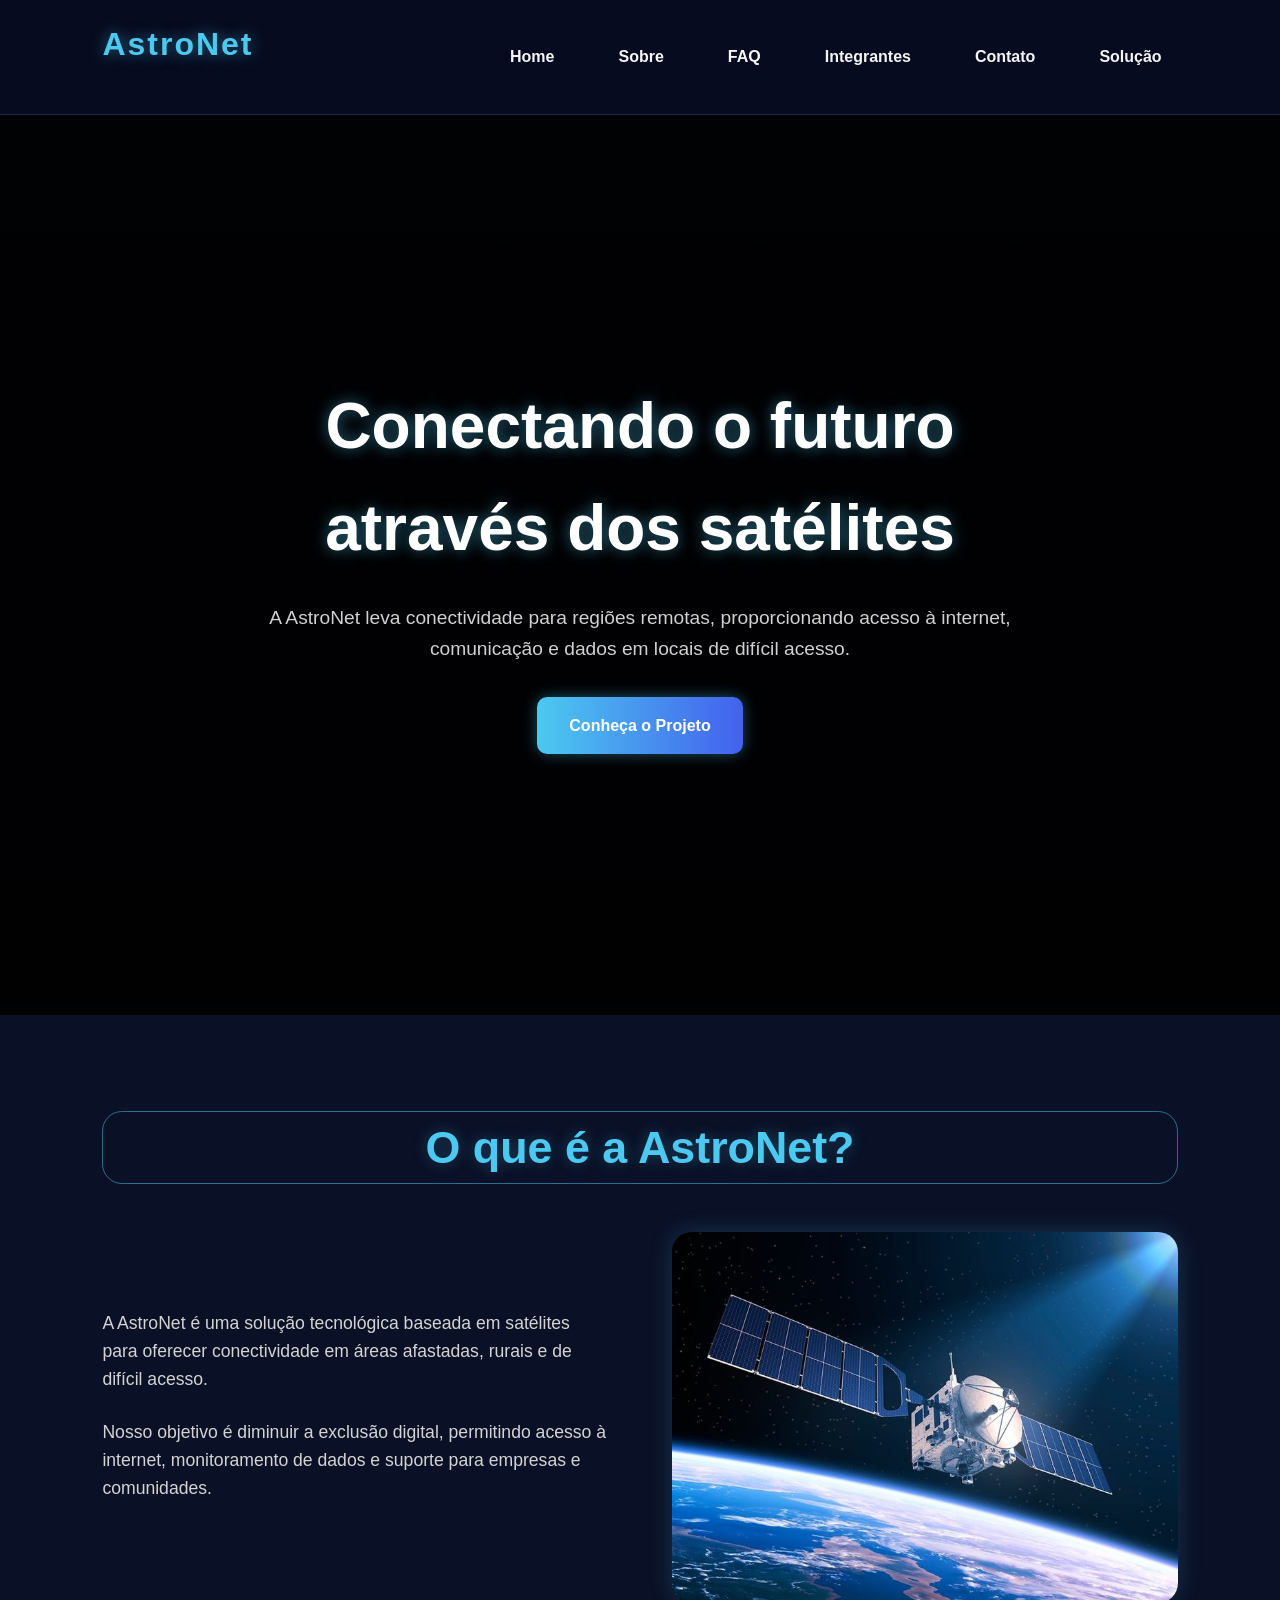
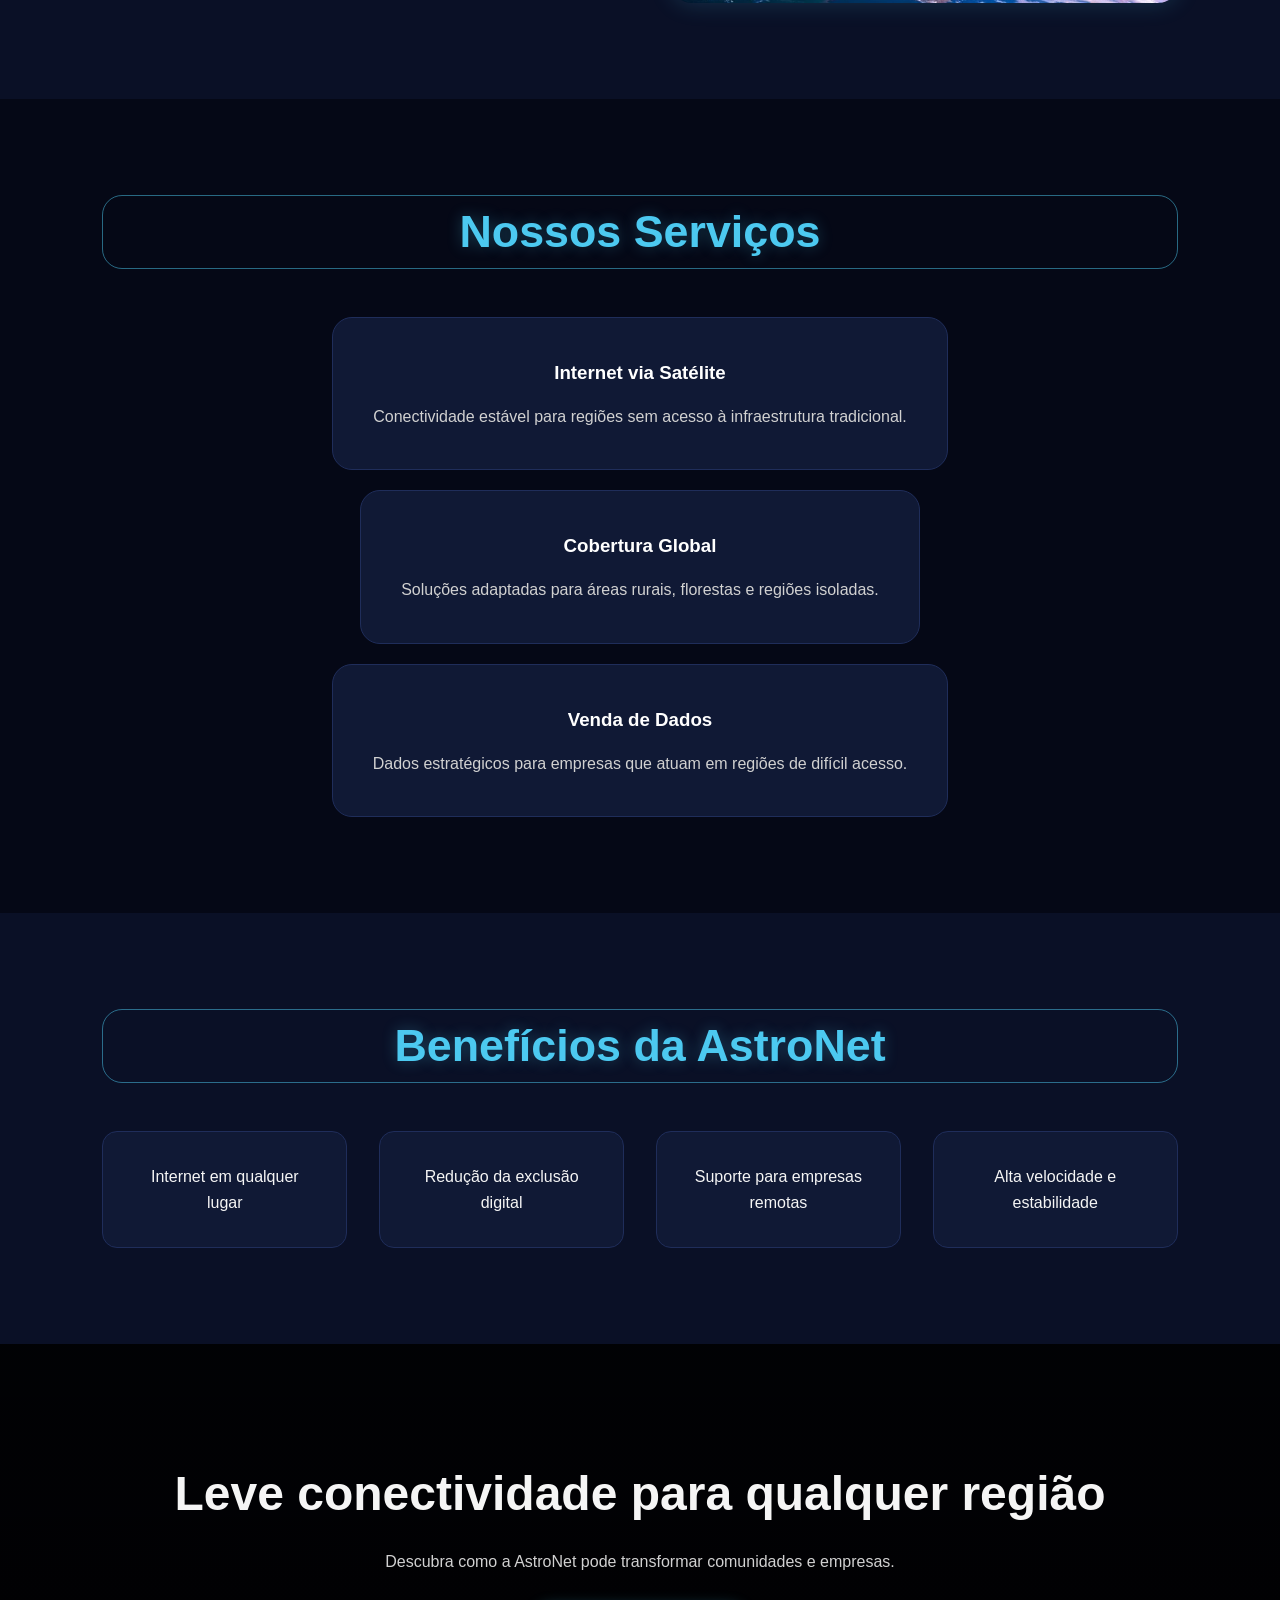
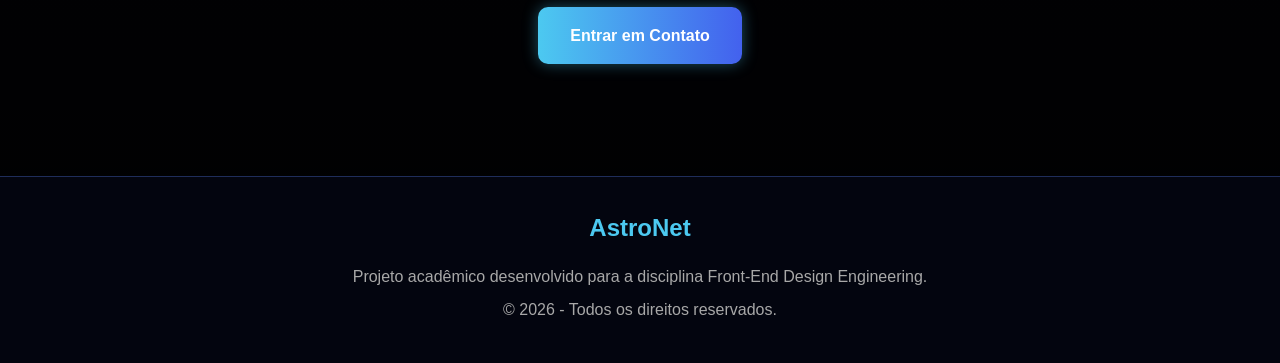
==== commit 4a3049b7: "fix: arrumando index.css" ====
--- a/index.html
+++ b/index.html
@@ -30,9 +30,7 @@
                 <li><a href="./paginas/contato.html">Contato</a></li>
                 <li><a href="./paginas/solucao.html">Solução</a></li>
             </ul>
-
         </nav>
-
     </header>
 
     <!-- Página Principal -->
@@ -70,7 +68,7 @@
                         dados e suporte para empresas e comunidades.</p>
                 </div>
                 <div class="sobre__img">
-                    <img src="./assets/img/img-12-satelite.jpg" alt="Imagem de satélite em órbita">
+                    <img src="./assets/img/satelite.jpg" alt="Imagem de satélite em órbita">
                 </div>
             </div>
         </section>
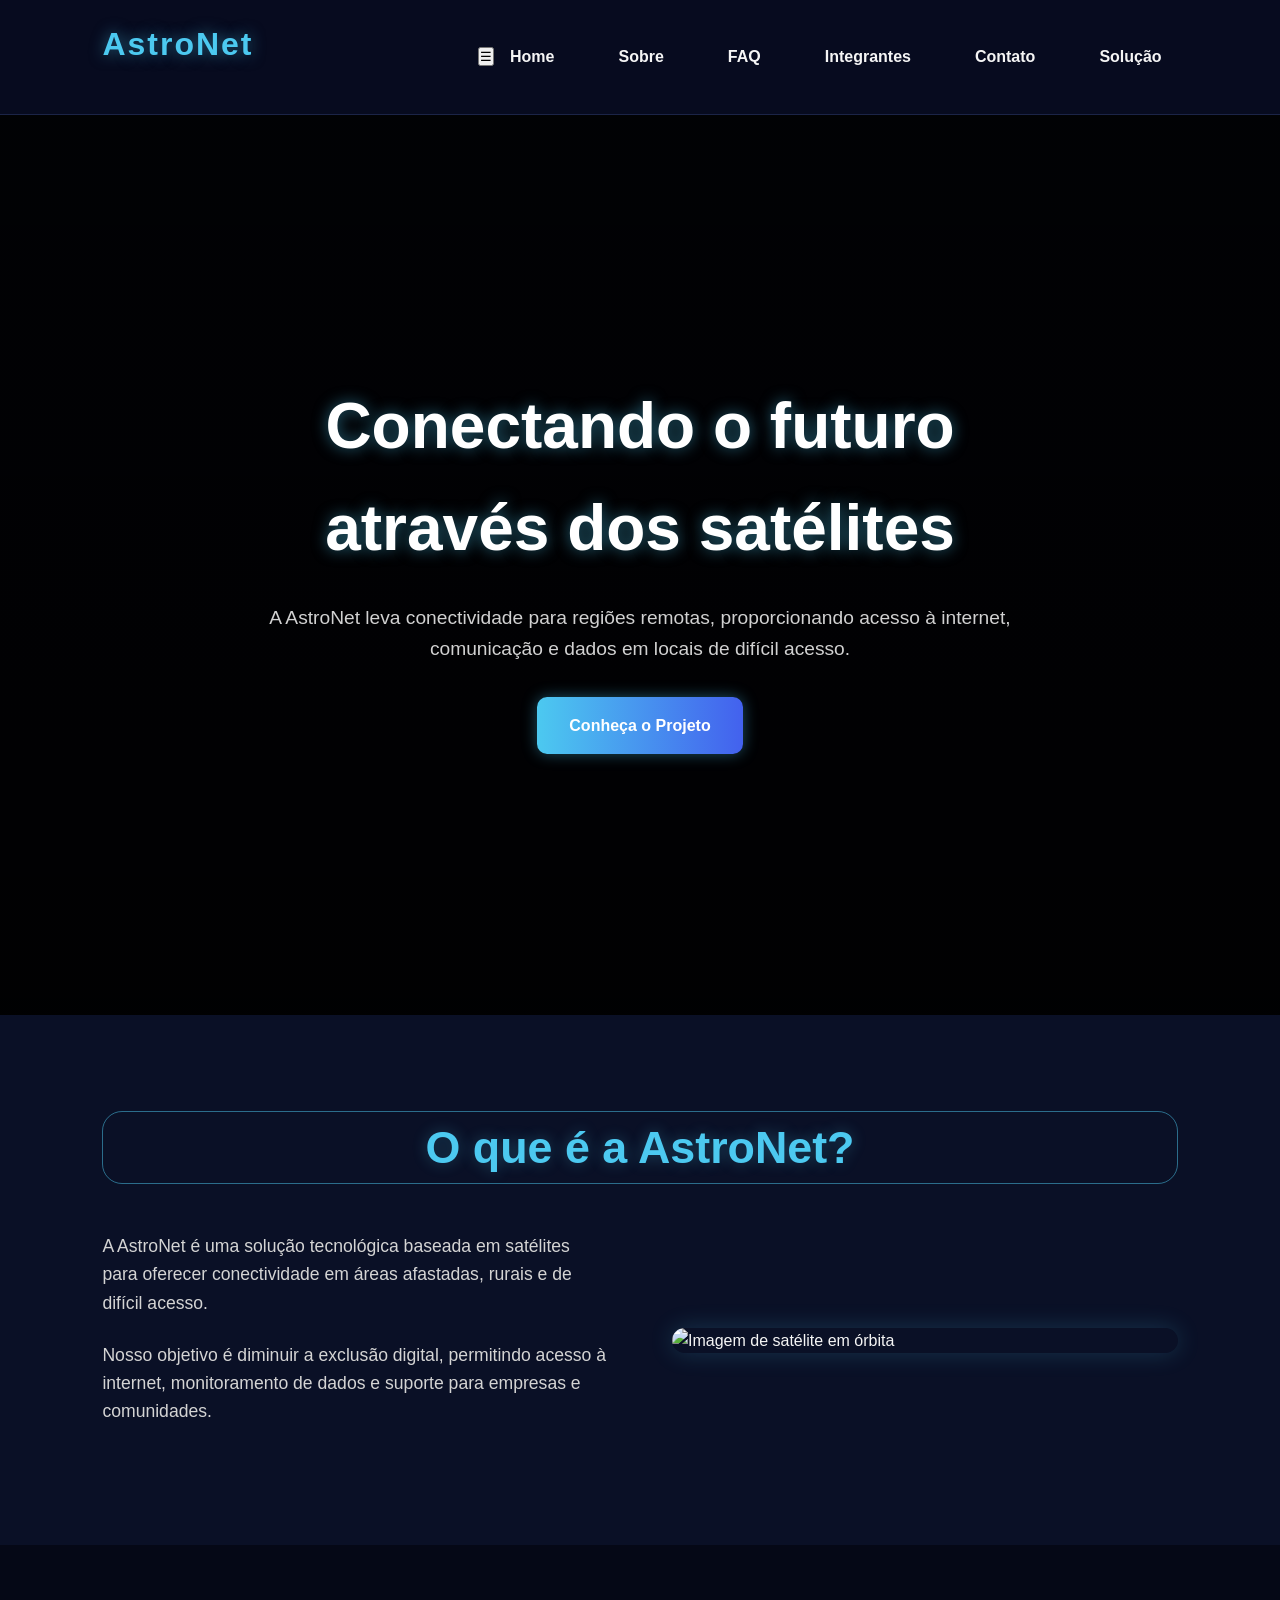
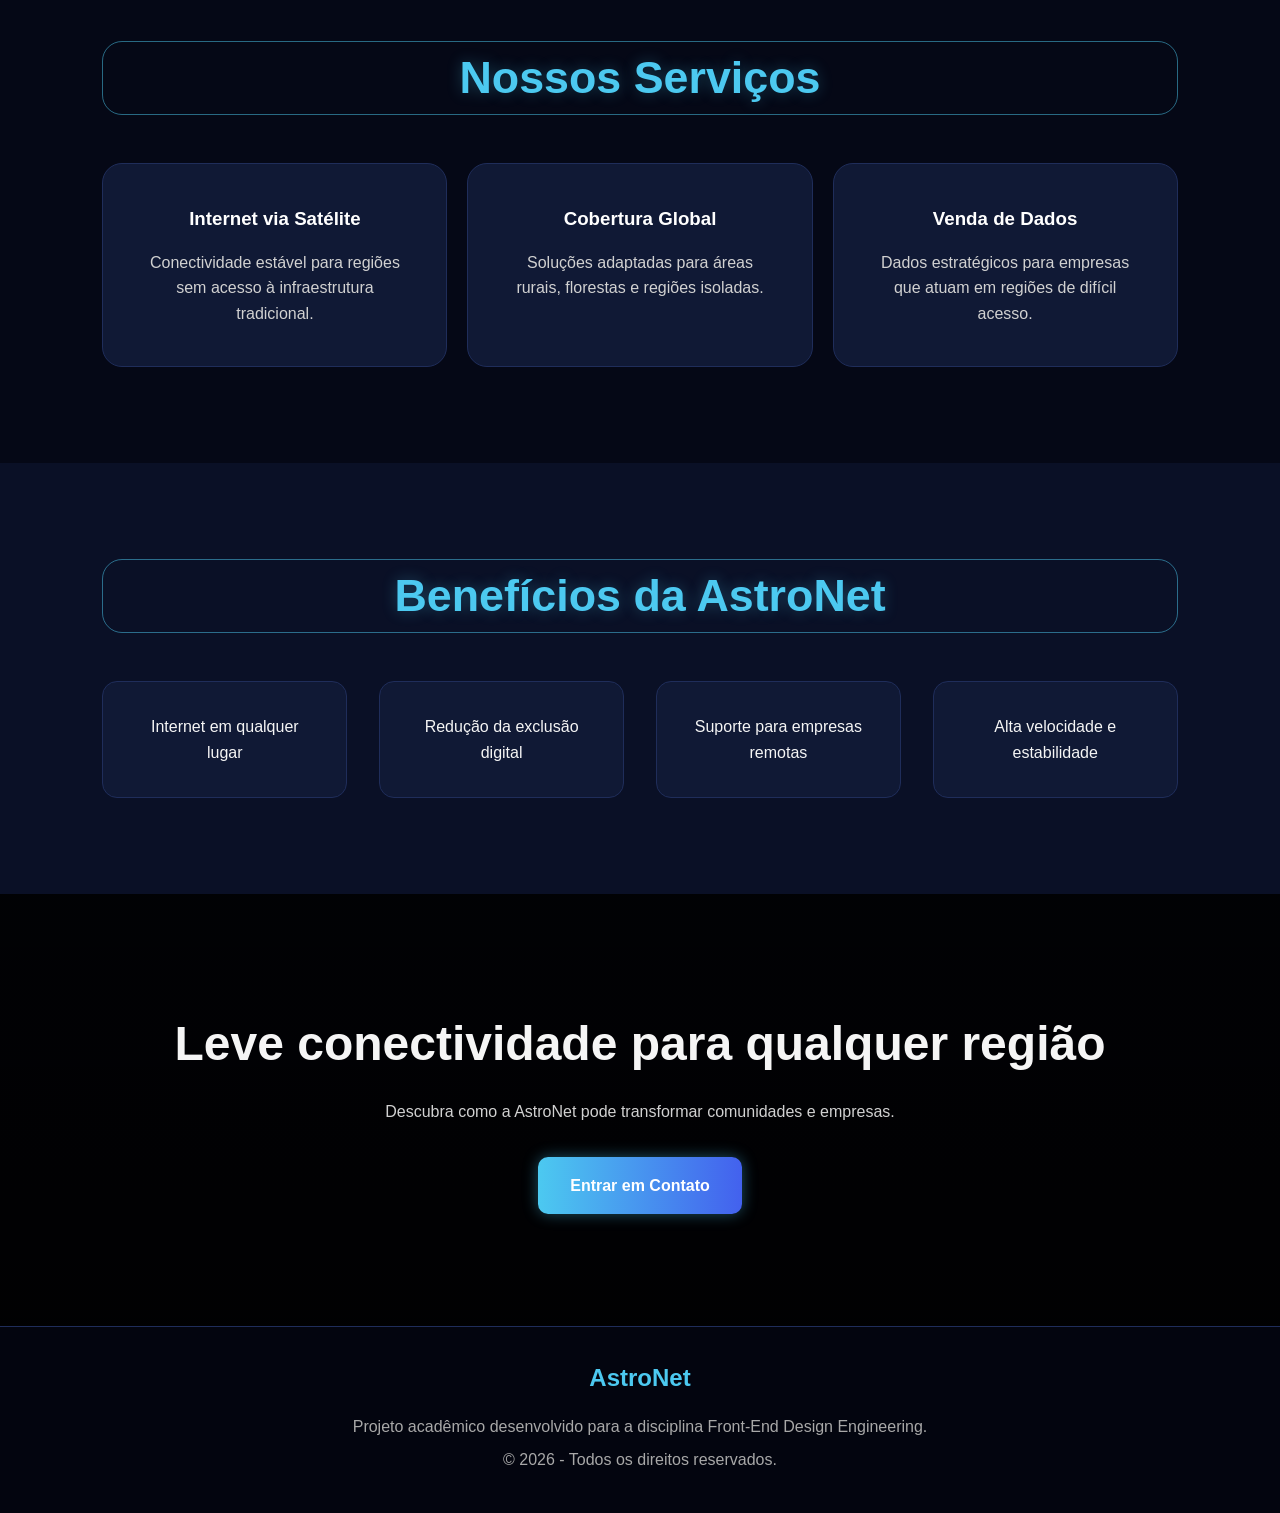
==== commit deb22928: "feat: organizando o css da index" ====
--- a/index.html
+++ b/index.html
@@ -7,7 +7,7 @@
     <title>AstroNet</title>
     <link rel="stylesheet" href="./assets/css/index.css">
     <link rel="stylesheet" href="./assets/css/base.css">
-    <script src="./assets/js.js" defer></script>
+    <script src="./assets/JS/menu.js" defer></script>
 </head>
 
 <body>
@@ -68,7 +68,7 @@
                         dados e suporte para empresas e comunidades.</p>
                 </div>
                 <div class="sobre__img">
-                    <img src="./assets/img/satelite.jpg" alt="Imagem de satélite em órbita">
+                    <img src="./assets/img/img-12-satelite.jpg" alt="Imagem de satélite em órbita">
                 </div>
             </div>
         </section>
--- a/assets/css/index.css
+++ b/assets/css/index.css
@@ -1,123 +1,11 @@
-
-/*Links*/
-a {
-    text-decoration: none;
-    color: inherit;
-}
-
-img {
-    width: 100%;
-    display: block;
-}
-
-/* Reutilizaveis*/
-.botao {
-    display: inline-block;
-    background: linear-gradient(90deg, #4cc9f0, #4361ee);
-    color: white;
-    padding: 1rem 2rem;
-    border-radius: 10px;
-    font-weight: bold;
-    transition: 0.3s;
-    box-shadow: 0 0 15px rgba(76, 201, 240, 0.4);
-}
-
-.botao:hover {
-    transform: translateY(-5px);
-    box-shadow: 0 0 25px rgba(76, 201, 240, 0.7);
-}
-
-.section__titulo {
-    text-align: center;
-    margin-bottom: 4rem;
-}
-
-.section__titulo h2 {
-    font-size: 2.8rem;
-    color: #4cc9f0;
-    text-shadow: 0 0 15px rgba(76, 201, 240, 0.3);
-}
-
-/* Header e menu nav*/
-.header {
-    width: 100%;
-    background-color: #070b1f;
-    display: flex;
-    justify-content: space-between;
-    align-items: center;
-    padding: 1.2rem 8%;
-    position: sticky;
-    top: 0;
-    z-index: 1000;
-    border-bottom: 1px solid #1b2447;
-}
-
-.logo h1 {
-    font-size: 2rem;
-    color: #4cc9f0;
-    letter-spacing: 2px;
-}
-
-.menu {
-    display: flex;
-    align-items: center;
-}
-
-.menu__links {
-    display: flex;
-    gap: 2rem;
-    list-style: none;
-}
-
 .menu__links a {
-    font-weight: bold;
-    transition: 0.3s;
     padding: 0.5rem 1rem;
 }
 
-.menu__links a:hover {
-    color: #4cc9f0;
-}
-
-.menu__responsivo {
-    display: none;
-    background: none;
-    border: none;
-    color: #4cc9f0;
-    font-size: 2rem;
-    cursor: pointer;
-}
-
-
-
 /* Hero */
 .hero {
-    min-height: 100vh;
-    display: flex;
-    justify-content: center;
-    align-items: center;
-    text-align: center;
     background: linear-gradient(rgba(0, 0, 0, 0.8), rgba(0, 0, 0, 0.9)), url("../img/img-01-planeta-terra.jpg");
-    background-size: cover;
-    background-position: center;
     padding: 2rem;
-}
-
-.hero__conteudo {
-    max-width: 850px;
-}
-
-.hero__conteudo h2 {
-    font-size: 4rem;
-    margin-bottom: 1.5rem;
-    color: #ffffff;
-    text-shadow: 0 0 15px rgba(76, 201, 240, 0.5);
-}
-
-.hero__conteudo p {
-    font-size: 1.2rem;
-    margin-bottom: 2rem;
-    color: #d1d1d1;
 }
 
 /* Sobre */
@@ -126,14 +14,12 @@
     background-color: #0a1026;
 }
 
-/*Container Sobre*/
 .sobre__container {
     display: flex;
     align-items: center;
     gap: 4rem;
 }
 
-/* Texto Sobre */
 .sobre__texto {
     flex: 1;
 }
@@ -144,7 +30,6 @@
     font-size: 1.1rem;
 }
 
-/*sobre imagens*/
 .sobre__img {
     flex: 1;
 }
@@ -156,40 +41,30 @@
     object-fit: cover;
 }
 
-/*Serviços*/
+/* Serviços & Cards */
 .servicos {
     padding: 6rem 8%;
 }
 
-/*Cards*/
 .cards__container {
-    display: flex;
-    flex-direction: row;
-    gap: 20px;
     justify-content: center;
 }
 
-
-/*estilização de links*/
-.links:hover{
-    transform: translateY(-10px);
-    box-shadow: 0 0 25px rgba(76, 201, 240, 0.5);
+.card {
+    flex: 1;
 }
-
-/* Beneficios*/
+/* Benefícios */
 .beneficios {
     padding: 6rem 8%;
     background-color: #0a1026;
 }
 
-/* Grid beneficios*/
 .beneficios__conteudo {
     display: grid;
     grid-template-columns: repeat(auto-fit, minmax(220px, 1fr));
     gap: 2rem;
 }
 
-/*itens dos beneficios*/
 .item__beneficio {
     background-color: #101935;
     padding: 2rem;
@@ -197,114 +72,3 @@
     text-align: center;
     border: 1px solid #1f2d5a;
 }
-
-
-/* Chamada*/
-.chamada {
-    padding: 7rem 8%;
-    text-align: center;
-    background: linear-gradient(rgba(0, 0, 0, 0.8), rgba(0, 0, 0, 0.9)), url("../img/img-02-terra-de-fundo.jpg");
-    background-size: cover;
-    background-position: center;
-}
-
-.chamada h2 {
-    font-size: 3rem;
-    margin-bottom: 1rem;
-}
-
-.chamada p {
-    margin-bottom: 2rem;
-    color: #d1d1d1;
-}
-
-/* Footer */
-.footer {
-    background-color: #03050f;
-    text-align: center;
-    padding: 2rem 8%;
-    border-top: 1px solid #1f2d5a;
-}
-
-.footer h2 {
-    color: #4cc9f0;
-    margin-bottom: 1rem;
-}
-
-.footer p {
-    color: #a8a8a8;
-    margin-bottom: 0.5rem;
-}
-
-/* Responsividade*/
-
-/* Tablets (Telas até 768px) */
-@media(max-width: 768px) {
-    .menu__responsivo {
-        display: block;
-    }
-
-    .menu__links {
-        position: absolute;
-        top: 100%;
-        right: 0;
-        width: 100%;
-        background-color: #070b1f;
-        flex-direction: column;
-        align-items: center;
-        gap: 2rem;
-        padding: 2rem 0;
-        display: none;
-        border-bottom: 1px solid #1b2447;
-    }
-
-    .menu__links.active {
-        display: flex;
-    }
-
-    .sobre__container {
-        flex-direction: column;
-    }
-
-    .cards__container {
-        flex-direction: column;
-    }
-    
-    .hero__conteudo h2 {
-        font-size: 2.8rem;
-    }
-}/* até 480px */
-@media(max-width: 480px) {
-    .header {
-        padding: 1rem 5%;
-    }
-
-    .logo h1 {
-        font-size: 1.5rem;
-    }
-
-    .hero__conteudo h2 {
-        font-size: 2.2rem;
-    }
-
-    .hero__conteudo p {
-        font-size: 1rem;
-    }
-
-    .section__titulo h2 {
-        font-size: 2rem;
-    }
-
-    .chamada h2 {
-        font-size: 2rem;
-    }
-
-    .card {
-        padding: 2rem;
-    }
-
-    .botao {
-        width: 100%;
-        text-align: center;
-    }
-}
--- a/assets/css/base.css
+++ b/assets/css/base.css
@@ -133,17 +133,6 @@
     border: 1px solid #1b2447;
     border-radius: 20px;
 }
-
-/* menu responsivo */
-.menu__responsivo {
-    display: none;
-    background: none;
-    border: none;
-    color: white;
-    font-size: 1.8rem;
-    cursor: pointer;
-}
-
 /*========== Cards para serem usados de base =============*/
 .cards__container {
     display: flex;
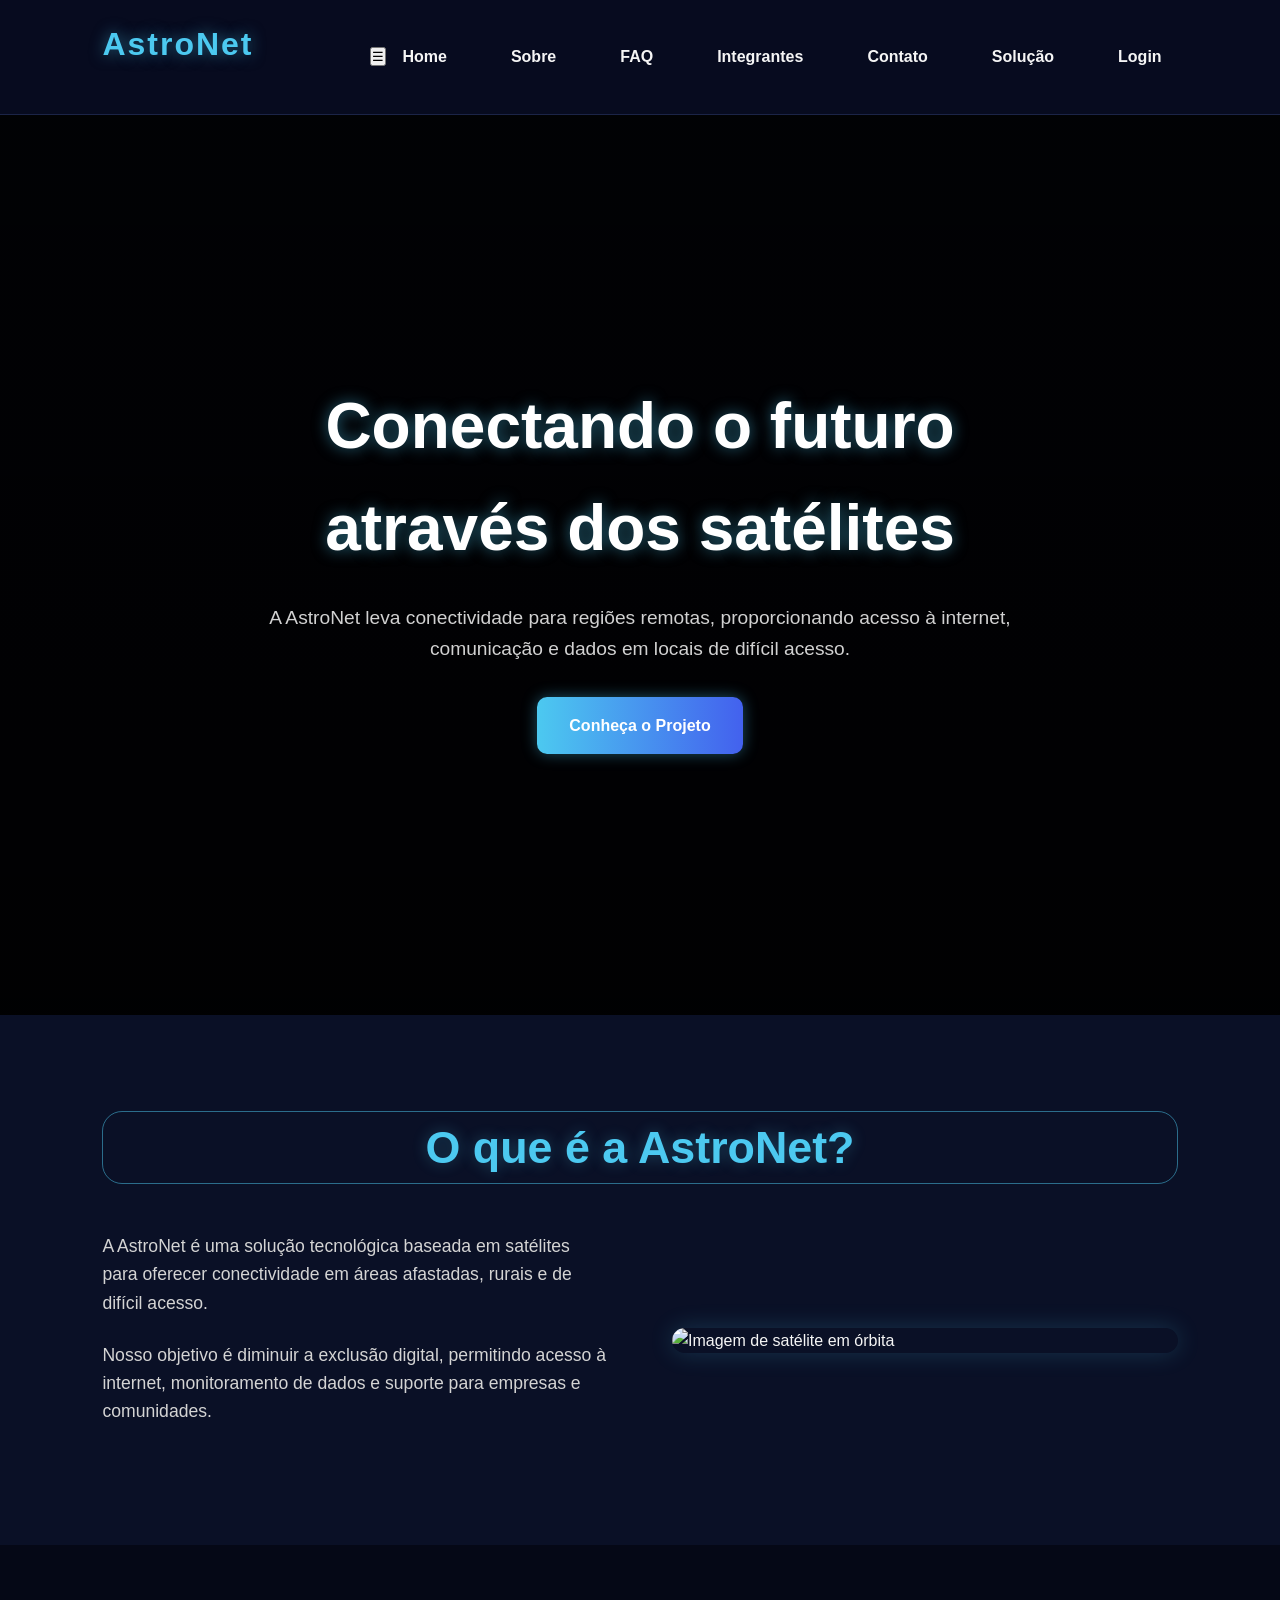
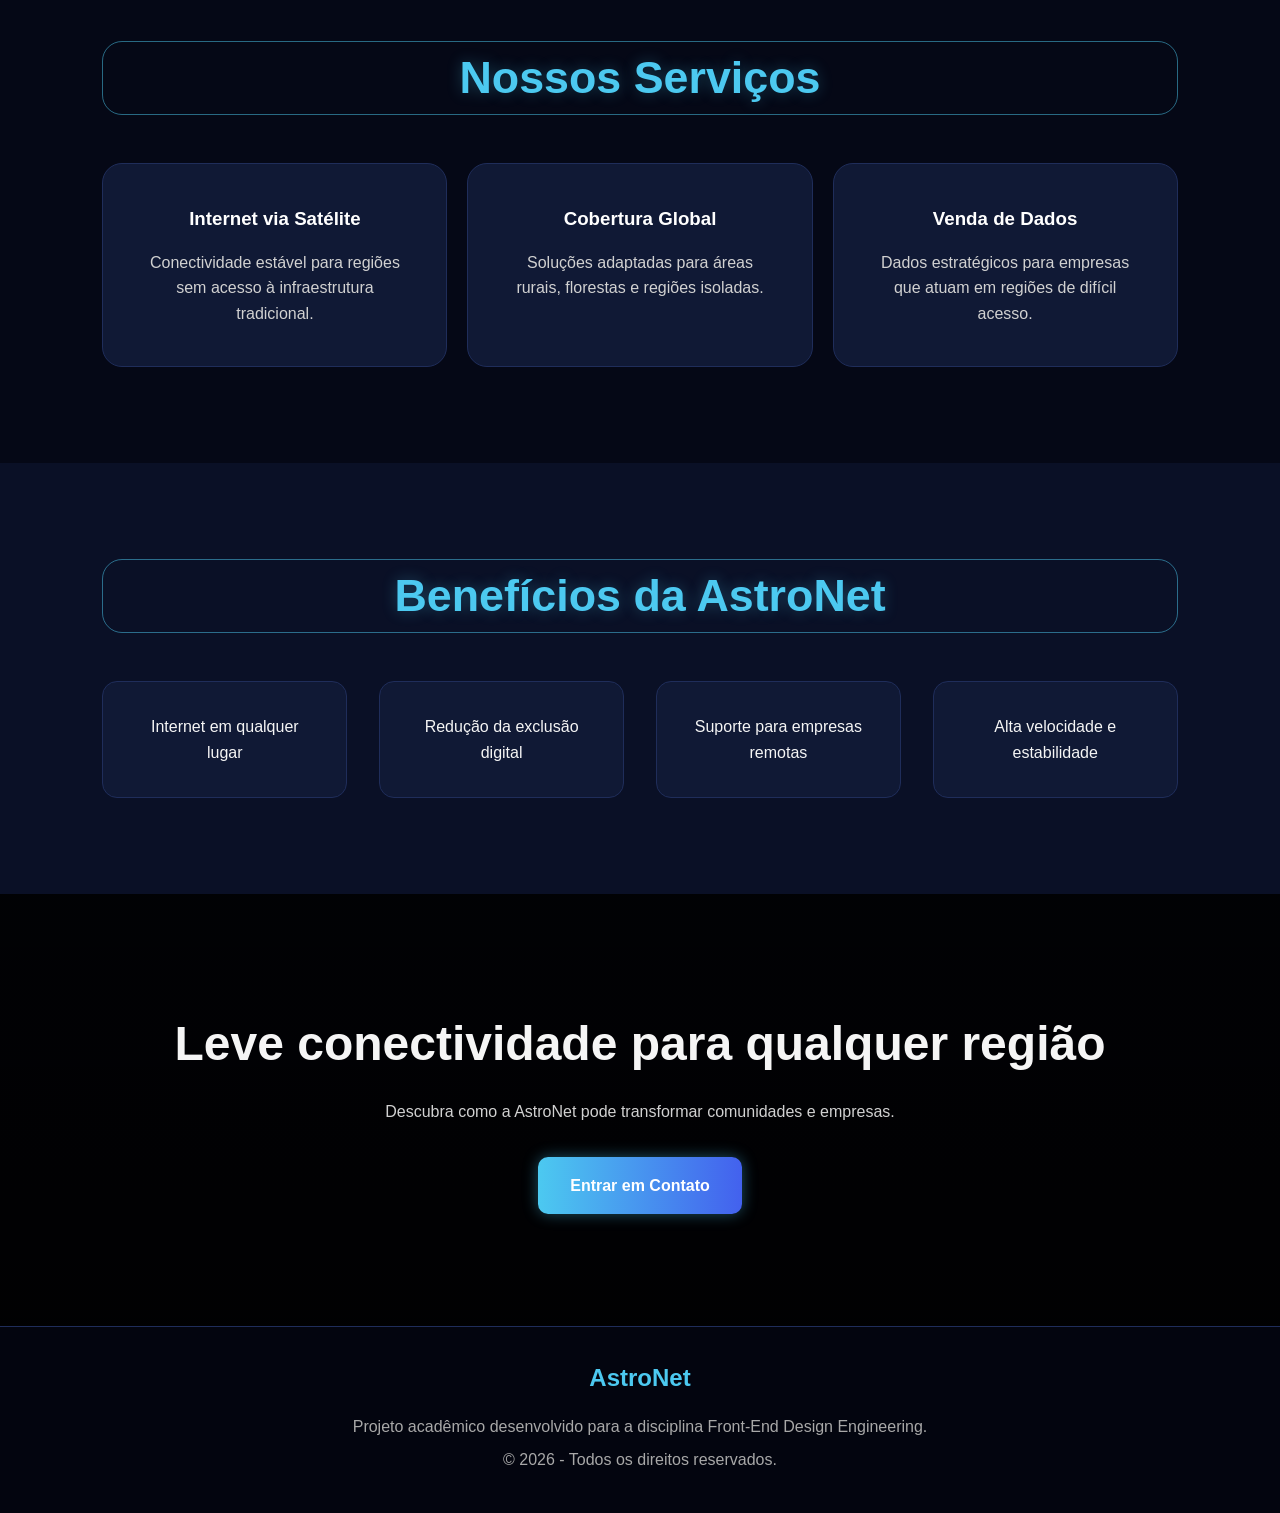
==== commit 931f96aa: "feat: Adicionando página de login e estilizações da base." ====
--- a/index.html
+++ b/index.html
@@ -29,6 +29,7 @@
                 <li><a href="./paginas/integrantes.html">Integrantes</a></li>
                 <li><a href="./paginas/contato.html">Contato</a></li>
                 <li><a href="./paginas/solucao.html">Solução</a></li>
+                <li><a href="./paginas/login.html">Login</a></li>
             </ul>
         </nav>
     </header>
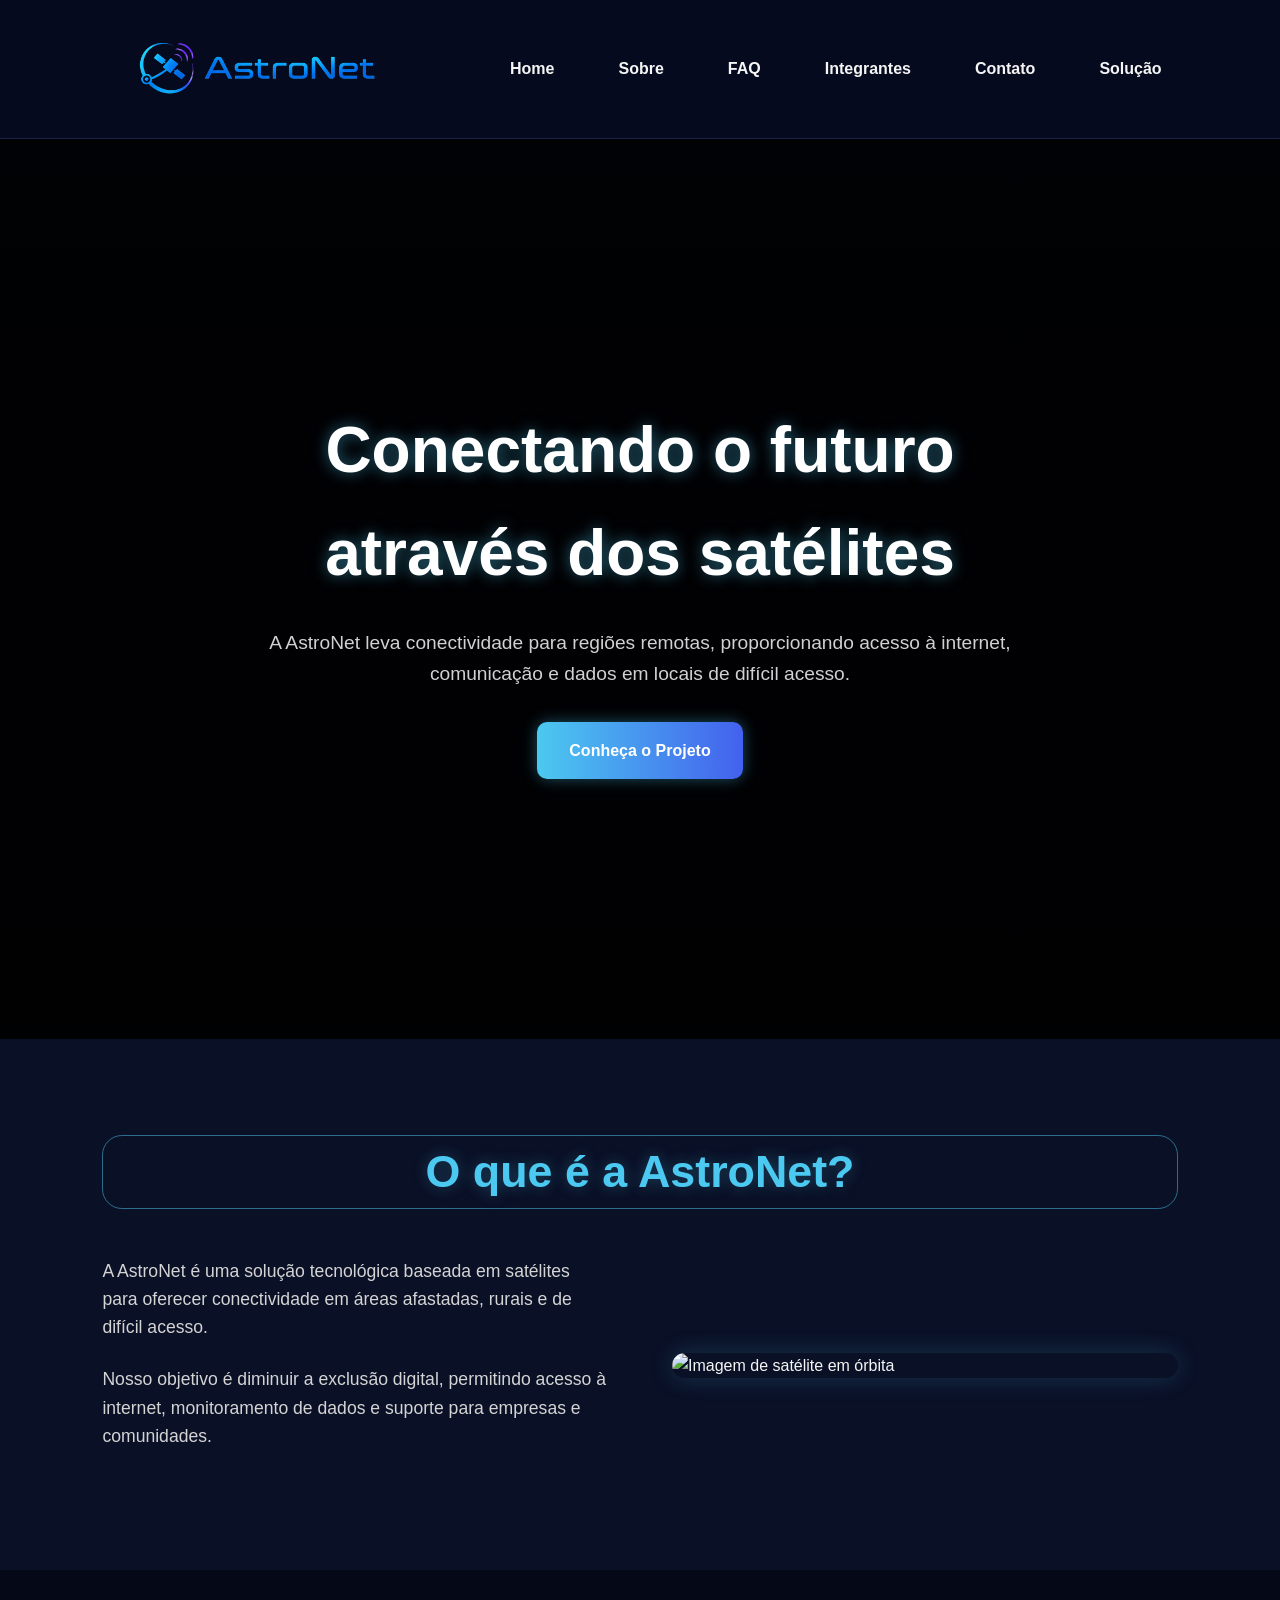
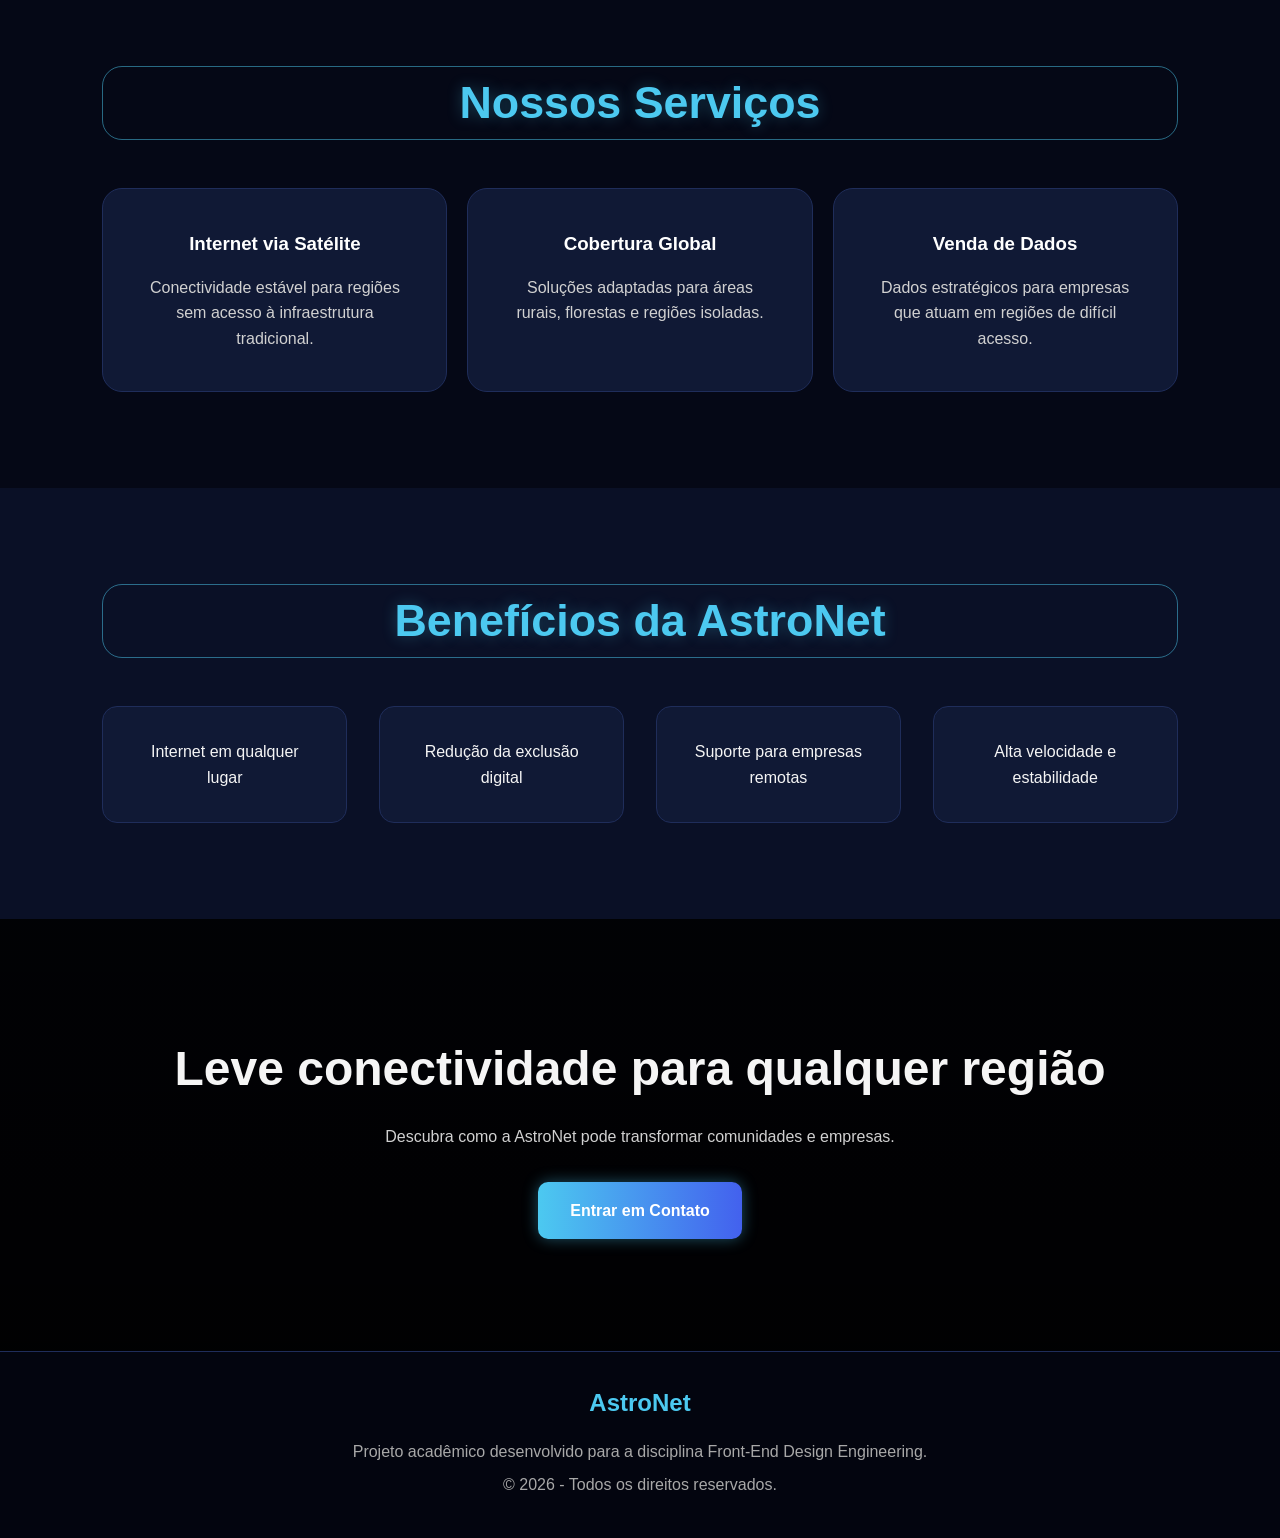
==== commit a6f5e9a8: "feat: adicionando a logo no header e o deixando um pouco transparente" ====
--- a/index.html
+++ b/index.html
@@ -13,7 +13,7 @@
 <body>
     <header class="header">
         <div class="logo">
-            <h1>AstroNet</h1>
+            <img src="./assets/img/img-18-logo.png" alt="imagem da logo da empresa">
         </div>
 
         <!-- MENU -->
@@ -29,7 +29,6 @@
                 <li><a href="./paginas/integrantes.html">Integrantes</a></li>
                 <li><a href="./paginas/contato.html">Contato</a></li>
                 <li><a href="./paginas/solucao.html">Solução</a></li>
-                <li><a href="./paginas/login.html">Login</a></li>
             </ul>
         </nav>
     </header>
--- a/assets/css/index.css
+++ b/assets/css/index.css
@@ -1,6 +1,4 @@
-.menu__links a {
-    padding: 0.5rem 1rem;
-}
+
 
 /* Hero */
 .hero {
@@ -48,6 +46,7 @@
 
 .cards__container {
     justify-content: center;
+    flex-wrap: wrap;
 }
 
 .card {
@@ -72,3 +71,101 @@
     text-align: center;
     border: 1px solid #1f2d5a;
 }
+
+.beneficios__conteudo {
+    display: flex; 
+    flex-wrap: wrap;
+    justify-content: center;
+    gap: 2rem;
+}
+
+.item__beneficio {
+    flex: 1;
+    min-width: 220px;
+    max-width: 280px;
+}
+
+/* Responsividade */
+
+/* Tablets (Telas até 768px) */
+@media (max-width: 768px) {
+
+    /* Reduzindo os títulos do Hero e Chamada no Tablet */
+    .hero__conteudo h1,
+    .hero__conteudo h2 {
+        font-size: 2.8rem !important;
+        word-wrap: break-word; 
+    }
+
+    .chamada h2 {
+        font-size: 2.3rem !important;
+    }
+
+    .sobre__container {
+        flex-direction: column;
+        gap: 2.5rem;
+    }
+
+    .cards__container {
+        flex-direction: column;
+        align-items: center;
+    }
+
+    .card {
+        width: 100%;
+        max-width: 450px;
+        max-height: none; 
+    }
+
+    .item__beneficio {
+        max-width: 100%;
+    }
+}
+
+/* Celulares (Telas até 480px) */
+@media (max-width: 480px) {
+    .header {
+        padding: 1rem 5%;
+    }
+
+    .logo h1 {
+        font-size: 1.5rem;
+    }
+
+    .hero__conteudo h1,
+    .hero__conteudo h2 {
+        font-size: 1.8rem !important; 
+        line-height: 1.3;
+    }
+
+    .chamada h2 {
+        font-size: 1.6rem !important; 
+        line-height: 1.3;
+    }
+
+    .hero__conteudo p,
+    .chamada p {
+        font-size: 1rem;
+    }
+
+    .section__titulo h2 {
+        font-size: 1.8rem;
+    }
+
+    .hero,
+    .sobre__projeto, 
+    .servicos, 
+    .beneficios,
+    .chamada {
+        padding: 4rem 5% !important;
+    }
+
+    .card {
+        padding: 2rem;
+    }
+
+    .botao {
+        width: 100%;
+        text-align: center;
+    }
+}
--- a/assets/css/base.css
+++ b/assets/css/base.css
@@ -92,7 +92,7 @@
 /*===================== Header (nav bar) ======================*/
 .header {
     width: 100%;
-    background-color: #070b1f;
+    background-color: #070b1fe8;
     display: flex;
     justify-content: space-between;
     align-items: center;
@@ -104,10 +104,9 @@
 }
 
 /* Logo*/
-.logo h1 {
-    font-size: 2rem;
-    color: #4cc9f0;
-    letter-spacing: 2px;
+
+.logo img{
+    max-width: 300px;
 }
 
 /* Nav */
@@ -126,7 +125,10 @@
 .menu__links a {
     font-weight: bold;
     transition: 0.3s;
-}
+    padding: 0.5rem 1rem;
+}
+
+
 
 .menu__links a:hover {
     color: #4cc9f0;
@@ -138,7 +140,6 @@
     display: flex;
     flex-direction: row;
     gap: 20px;
-    flex-wrap: wrap;
 }
 
 .card {
@@ -207,3 +208,46 @@
     margin-bottom: 0.5rem;
 }
 
+
+
+/* Fazendo menu hamburguer para todas as pgn */
+
+.menu__responsivo {
+    display: none;
+    background: none;
+    border: none;
+    color: #4cc9f0;
+    font-size: 2rem;
+    cursor: pointer;
+    transition: 0.3s;
+}
+
+/*
+   Responsividade menu
+*/
+
+/* Tablets (Telas até 768px) */
+@media (max-width: 768px) {
+    .menu__responsivo {
+        display: block !important;
+    }
+
+    .menu__links {
+        display: none !important; 
+        position: absolute;
+        top: 100%;
+        right: 0;
+        width: 100%;
+        background-color: #070b1f;
+        flex-direction: column;
+        align-items: center;
+        gap: 2rem;
+        padding: 2rem 0;
+        border-bottom: 1px solid #1b2447;
+        z-index: 1000;
+    }
+
+    .menu__links.active {
+        display: flex !important;
+    }
+}
